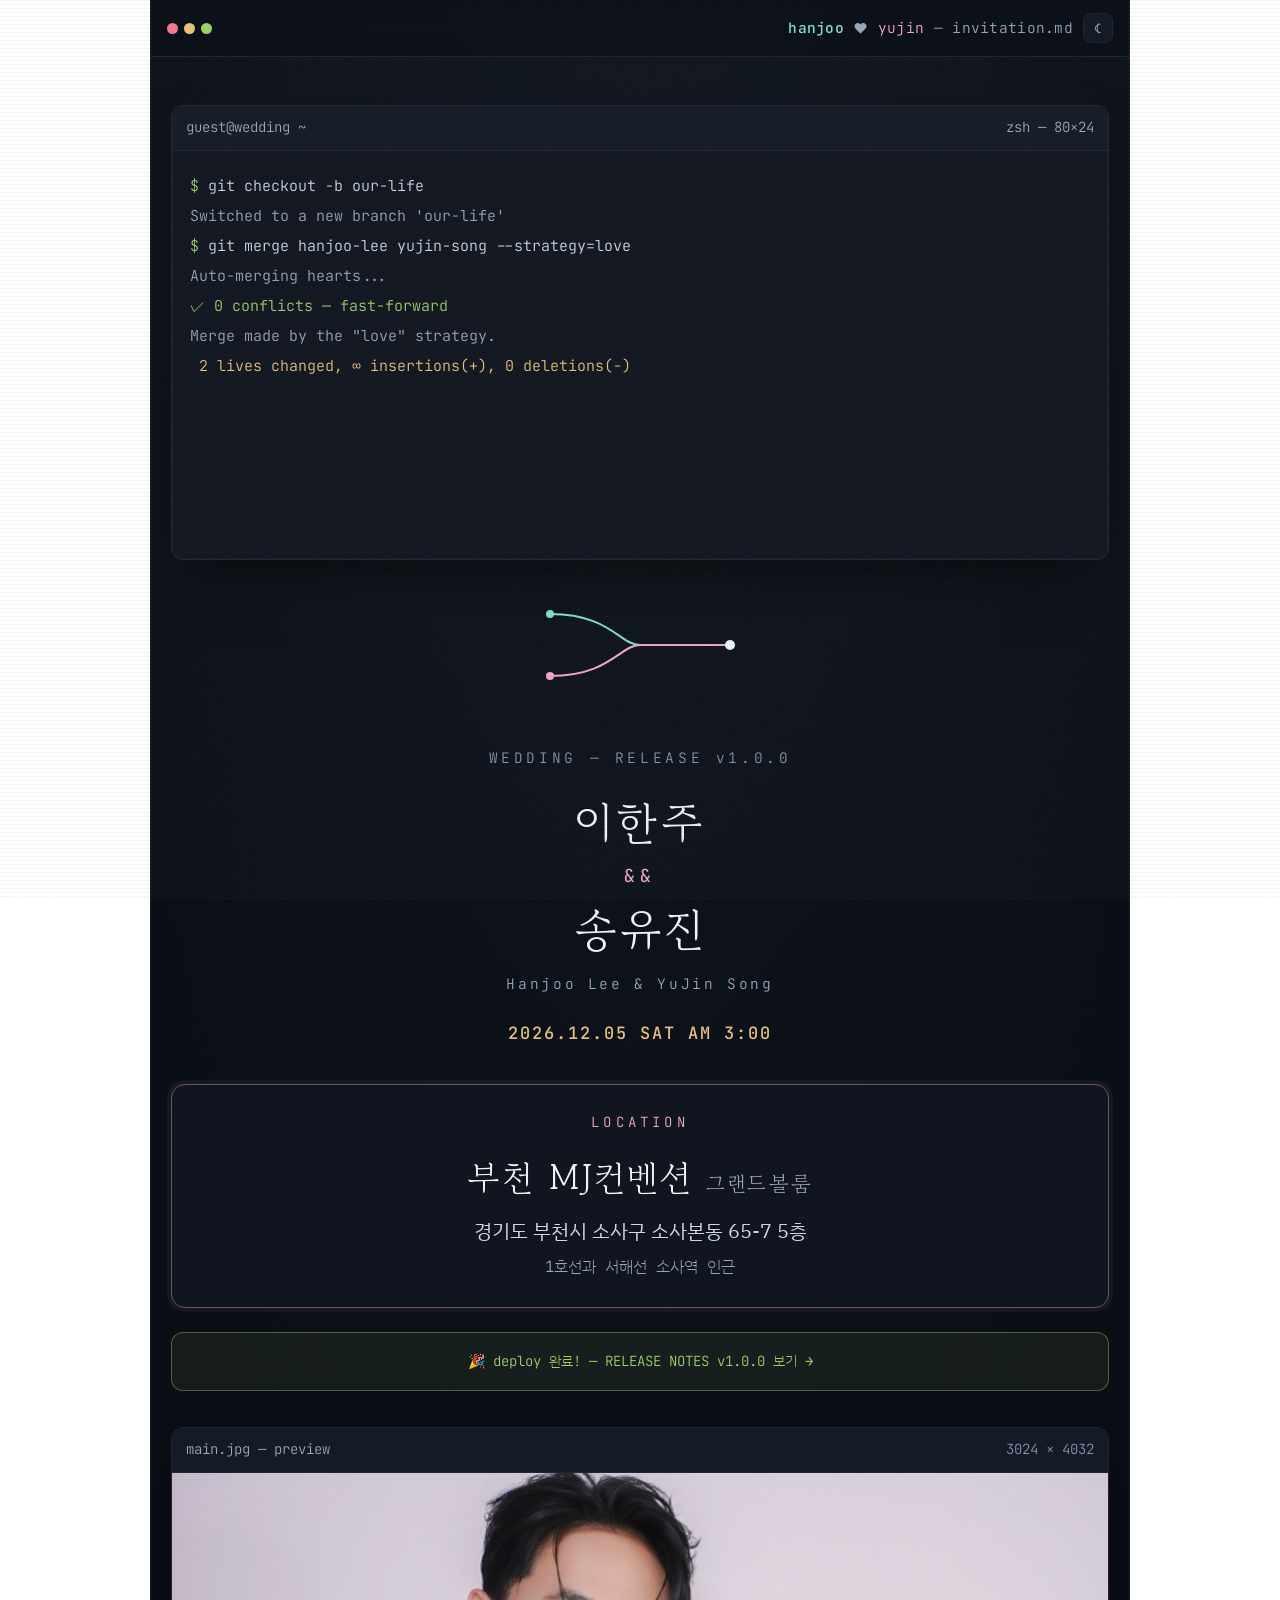
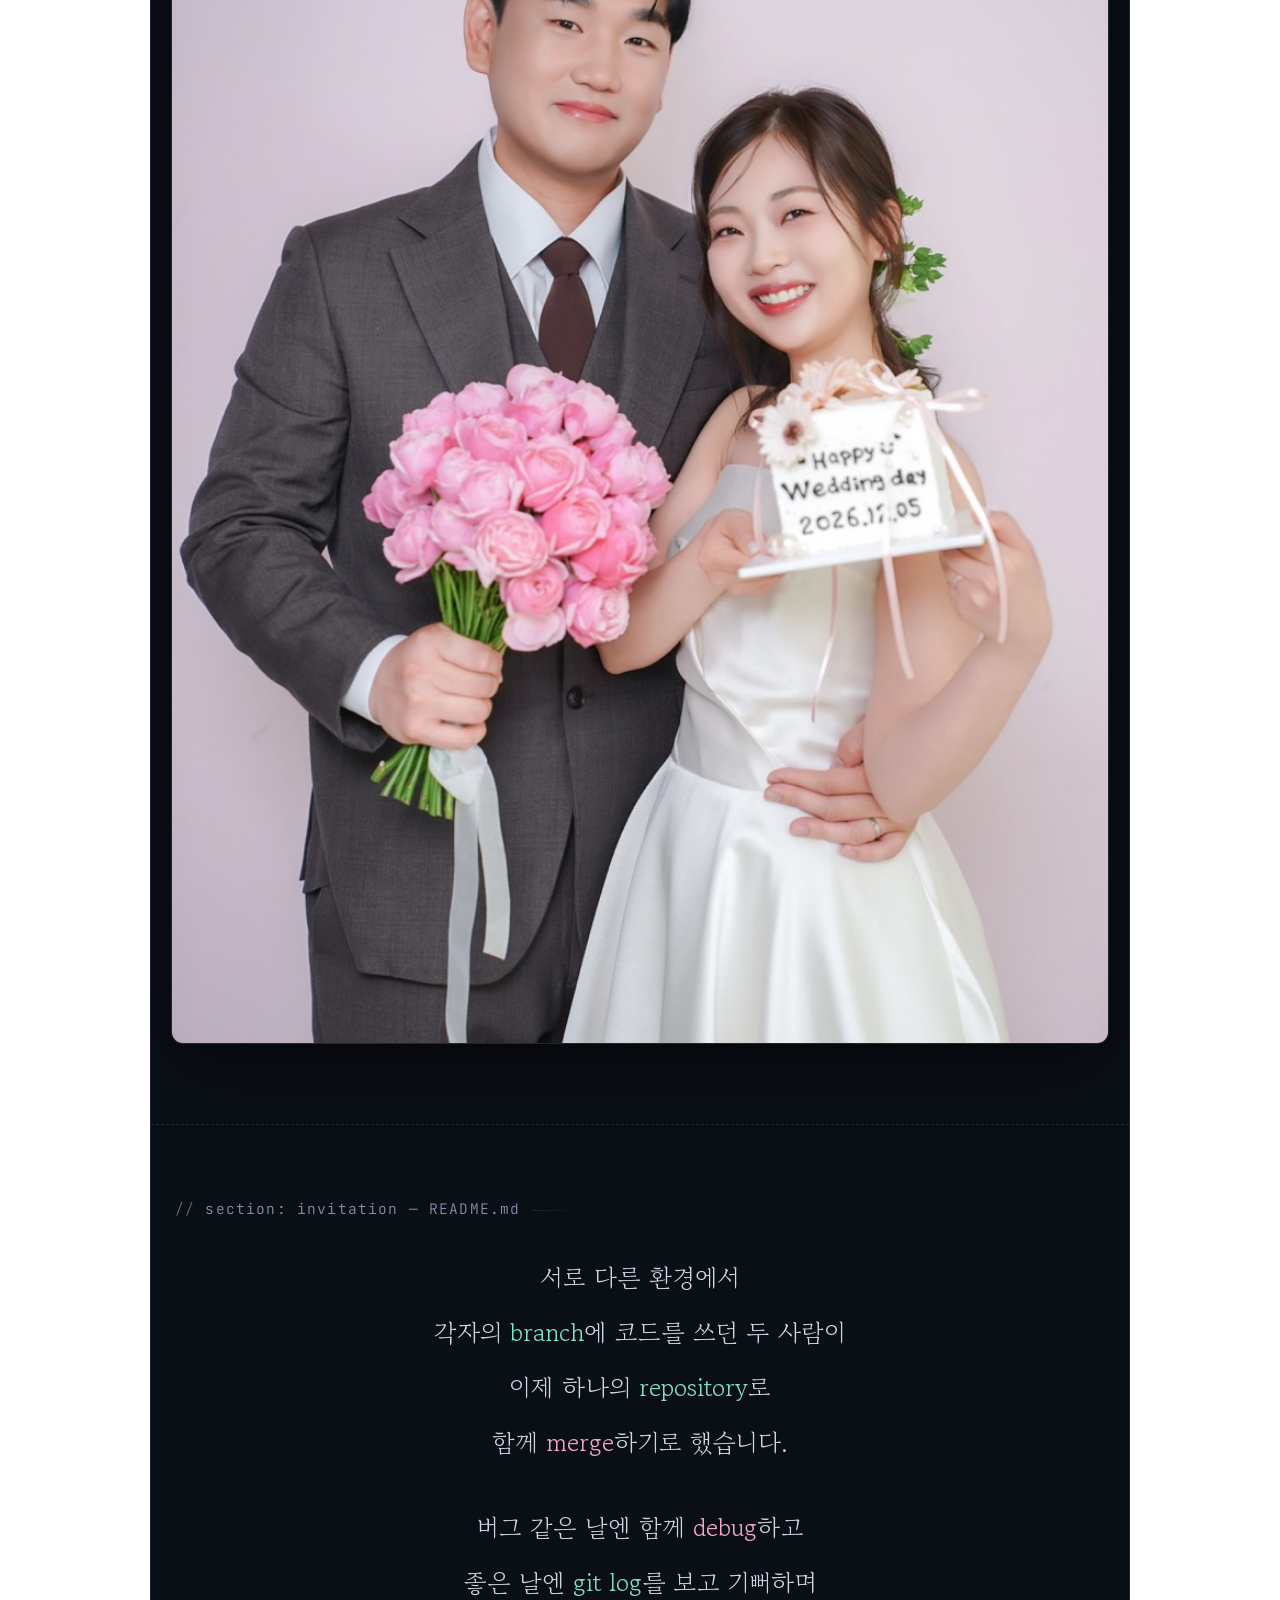
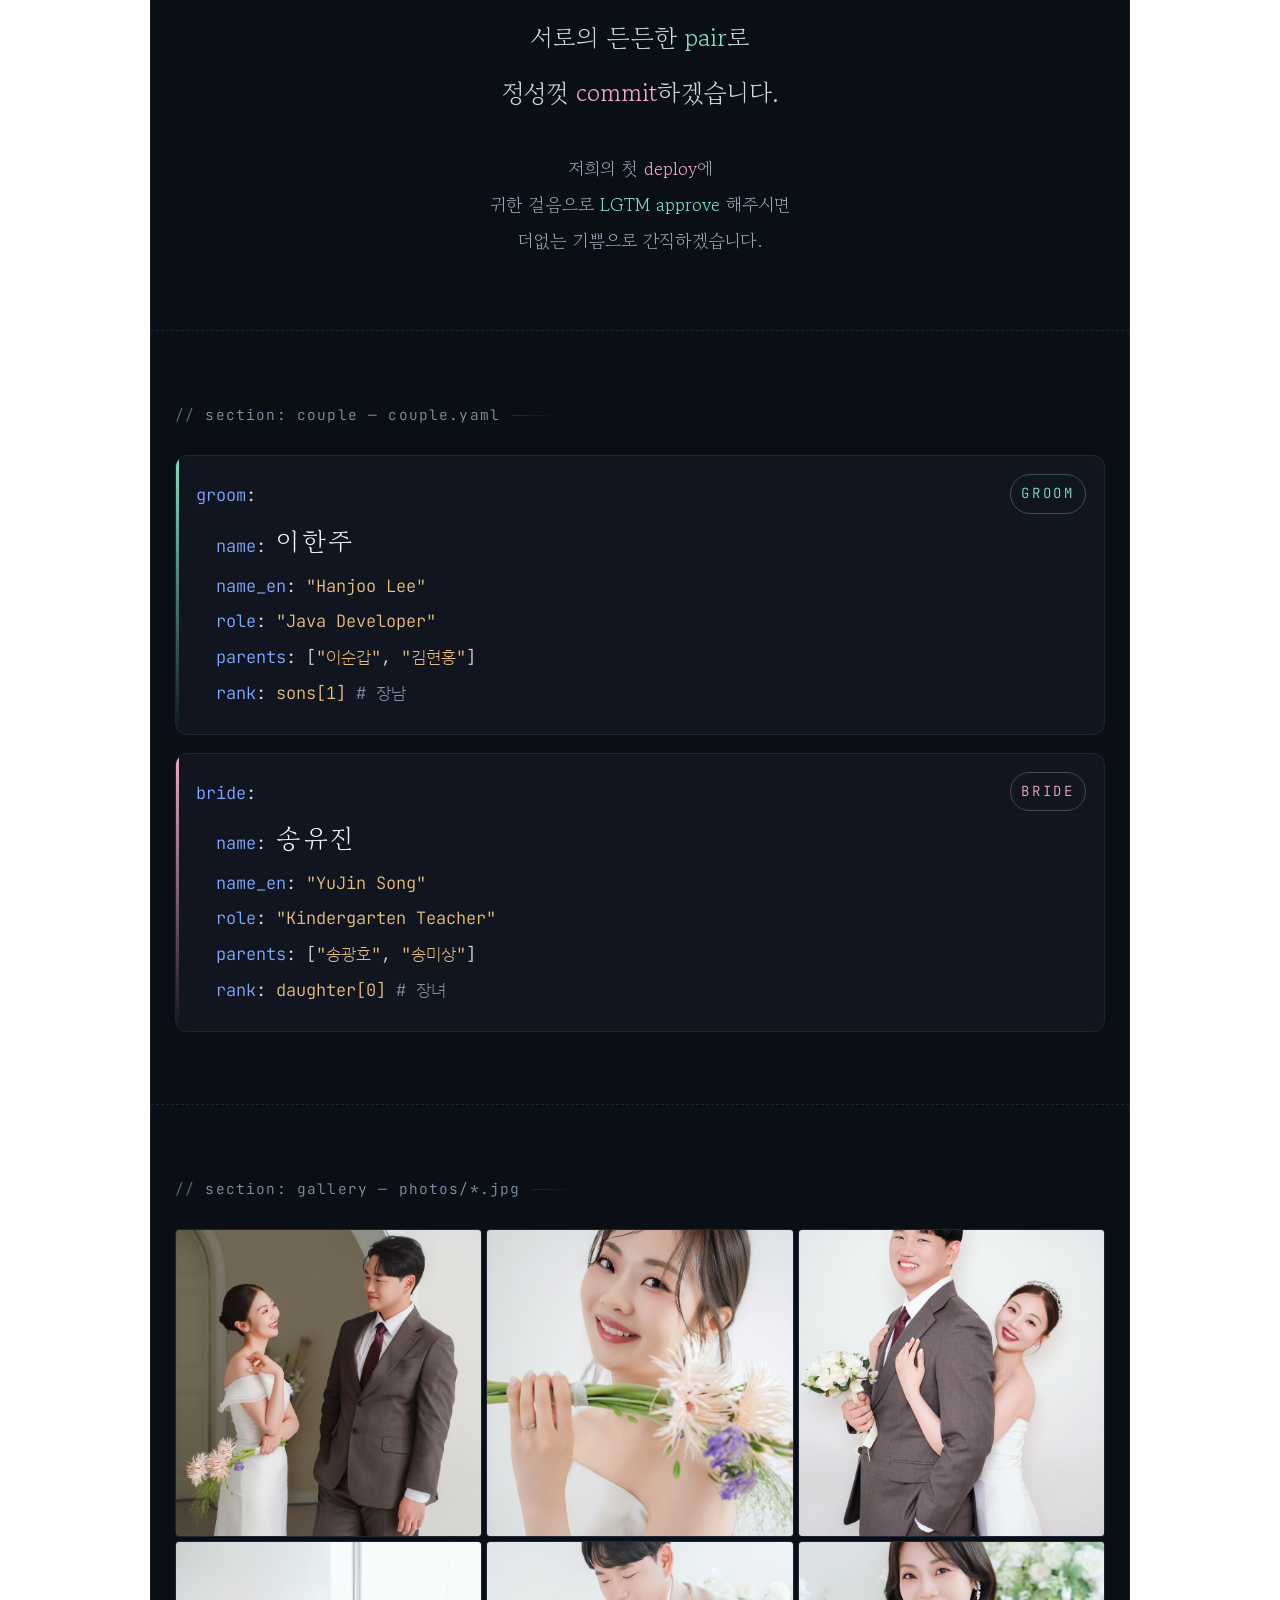
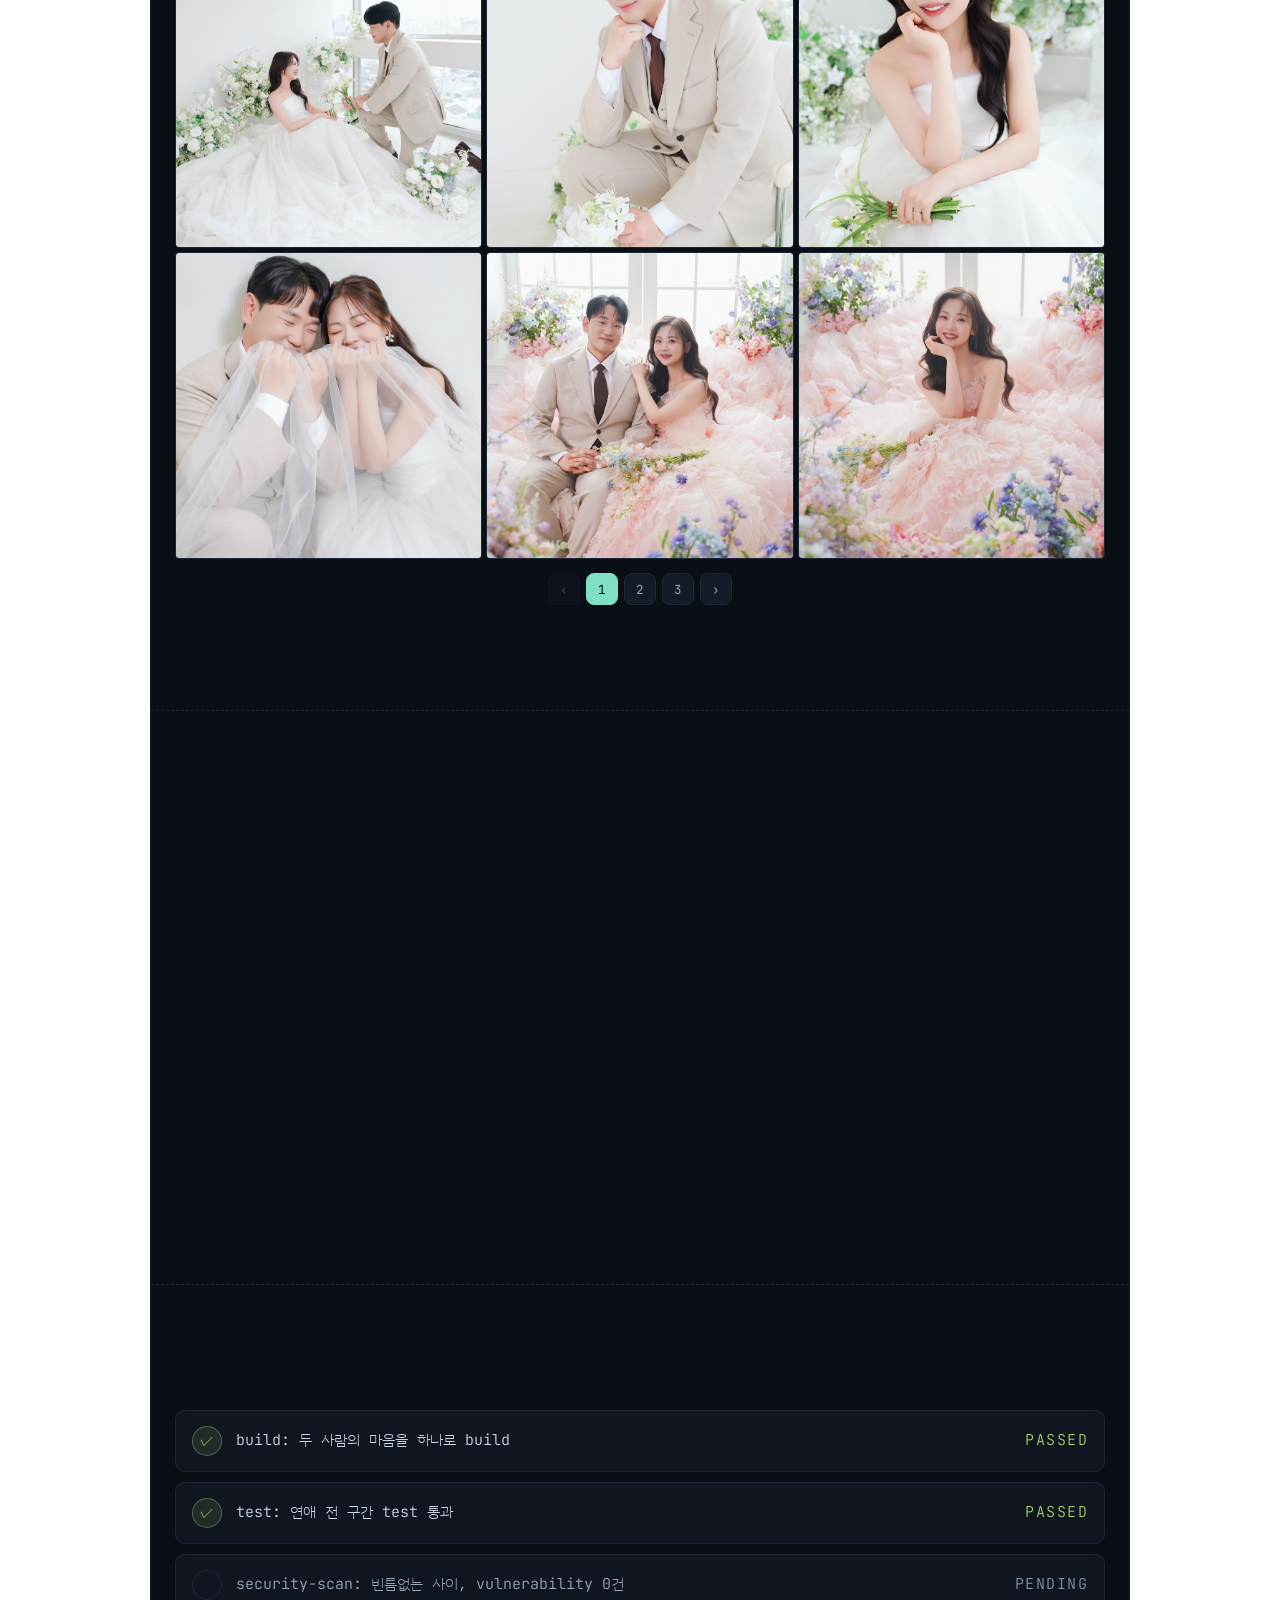
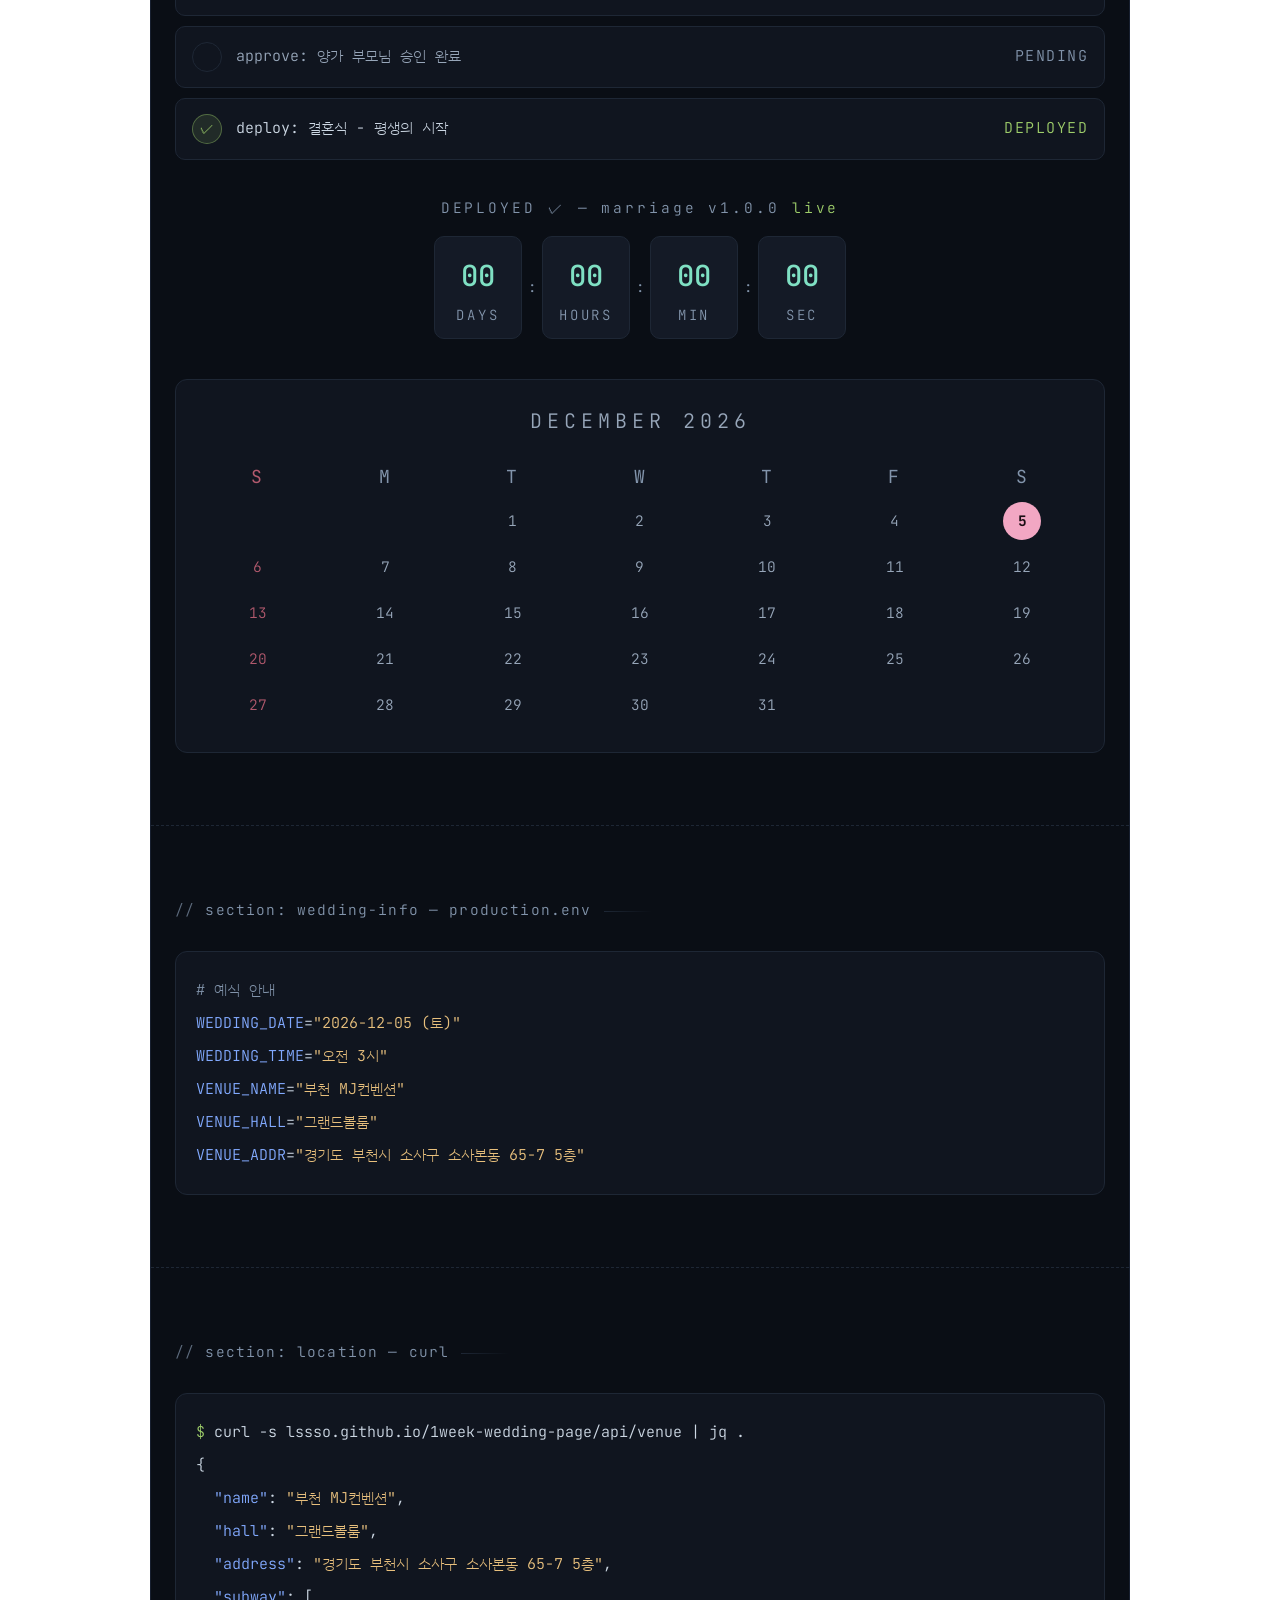
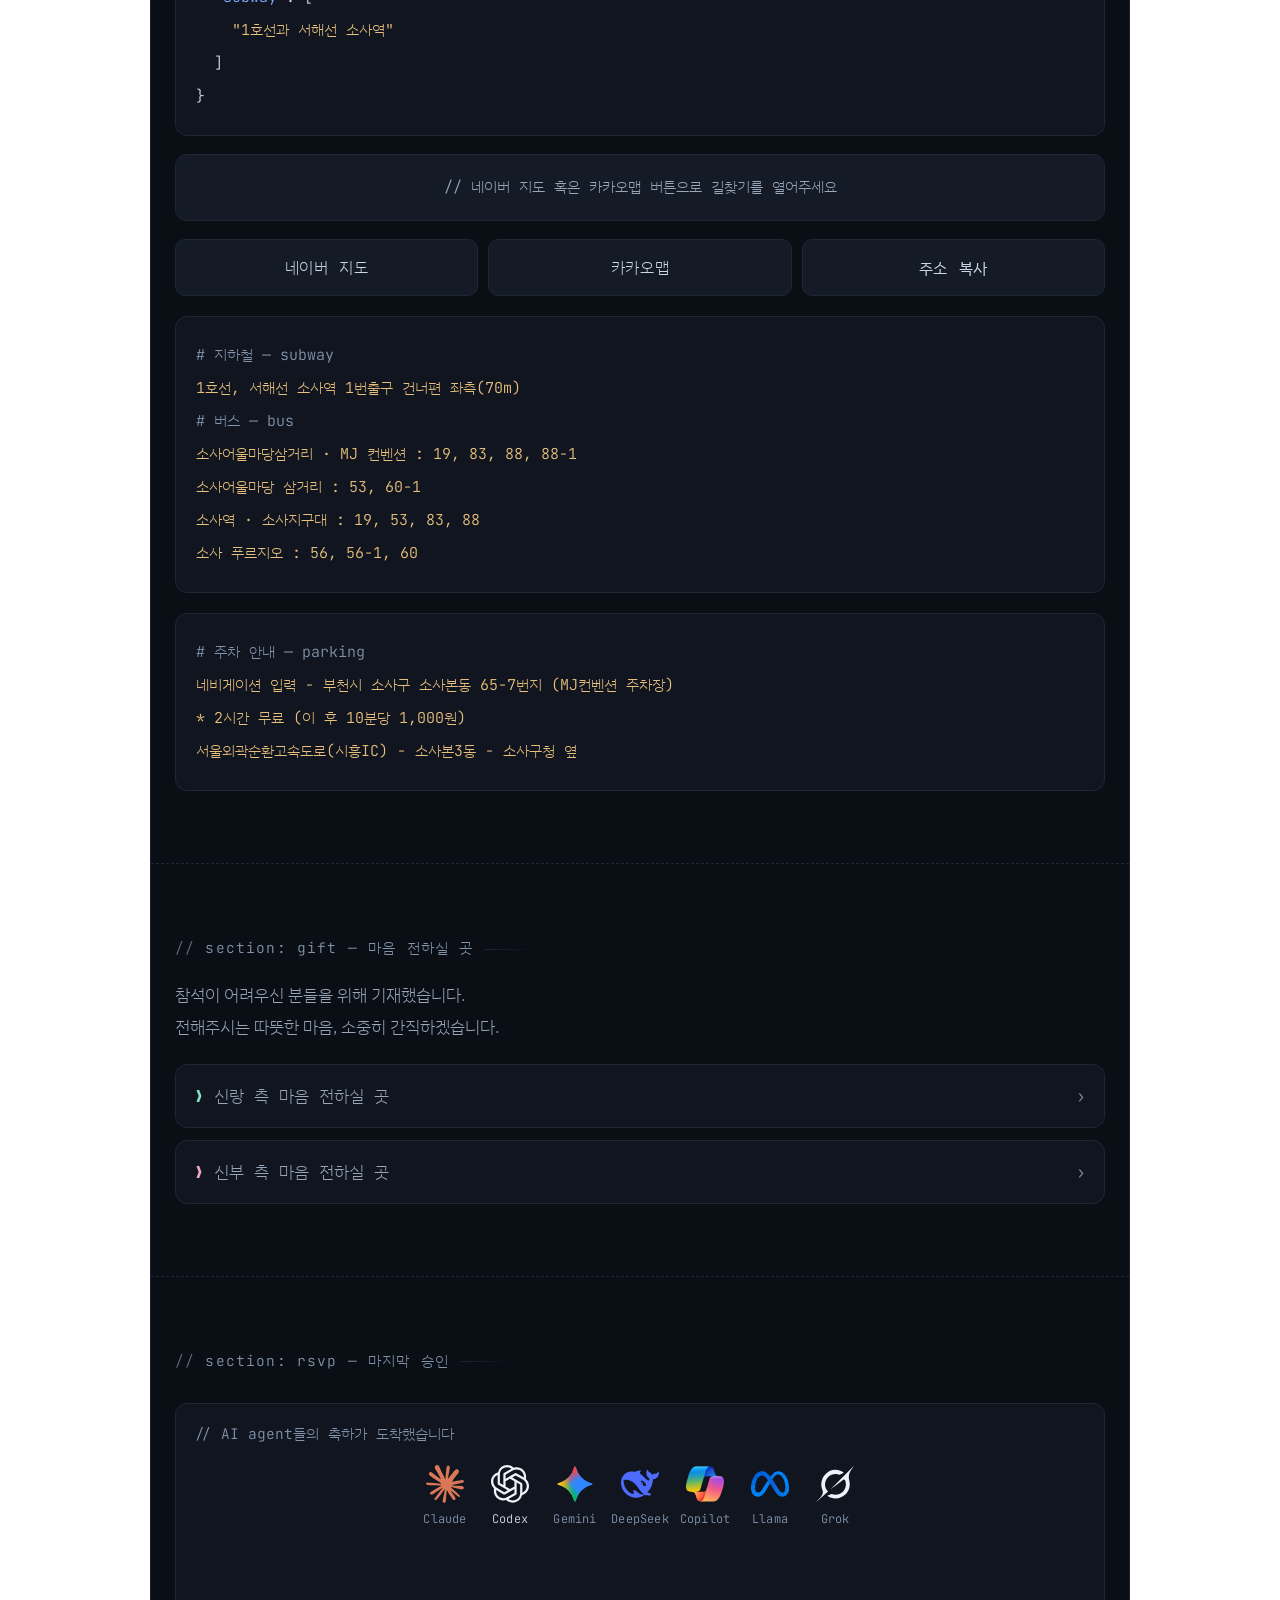
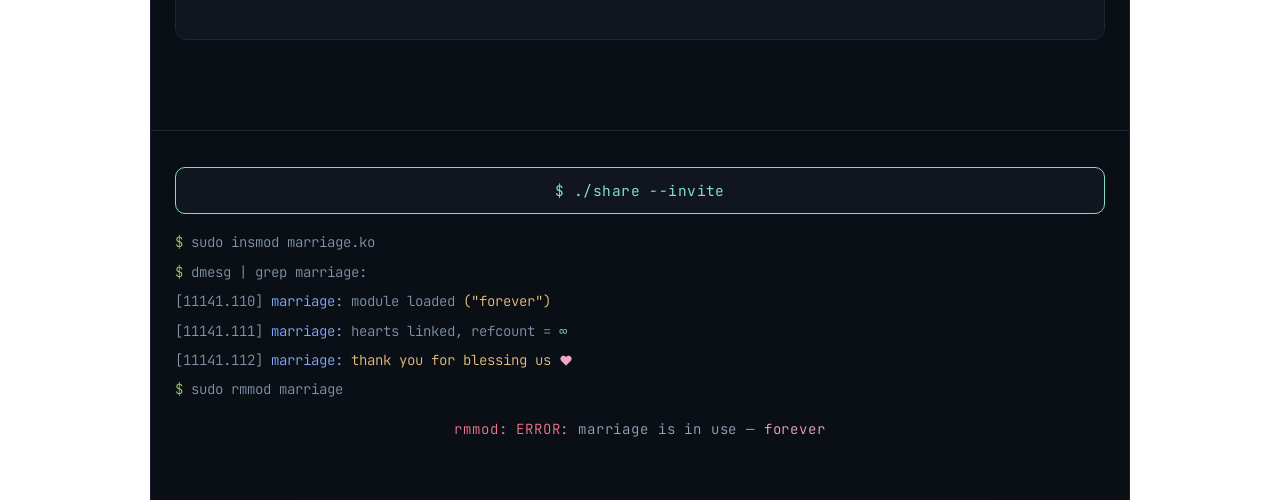
==== index.html @ dbedeae0 "Deploy wedding invitation" ====
<!DOCTYPE html>
<html lang="ko">
<head>
  <meta charset="UTF-8" />
  <meta name="viewport" content="width=device-width, initial-scale=1.0, maximum-scale=1.0, user-scalable=no, viewport-fit=cover" />

  <title>이한주 ❤️ 송유진 결혼합니다 🎉</title>
  <meta name="description" content="2026년 12월 5일 토요일 오후  부천 MJ컨벤션 그랜드볼룸. 이한주 ♥ 송유진 결혼합니다." />

  <!-- 카카오톡/SNS 공유 미리보기 (Open Graph)
       ?v= cache busting은 배포마다 server가 자동 부여. 사진 교체 후엔 카카오 디버거로 재스크랩. -->
  <meta property="og:type" content="website" />
  <meta property="og:site_name" content="이한주 ❤️ 송유진 결혼합니다 🎉" />
  <meta property="og:locale" content="ko_KR" />
  <meta property="og:title" content="이한주 ❤️ 송유진 결혼합니다 🎉" />
  <meta property="og:description" content="2026년 12월 5일 토요일 오후  부천 MJ컨벤션 그랜드볼룸" />
  <meta property="og:url" content="https://lssso.github.io/1week-wedding-page/developer.html" />
  <meta property="og:image" content="https://lssso.github.io/1week-wedding-page/photos/og_thumbnail.jpg" />
  <meta property="og:image:type" content="image/jpeg" />
  <meta property="og:image:width" content="1143" />
  <meta property="og:image:height" content="1600" />
  <meta property="og:image:alt" content="이한주 ❤️ 송유진 결혼합니다 🎉" />
  <meta name="twitter:card" content="summary_large_image" />

  <link rel="preconnect" href="https://fonts.googleapis.com" />
  <link rel="preconnect" href="https://fonts.gstatic.com" crossorigin />
  <link href="https://fonts.googleapis.com/css2?family=JetBrains+Mono:ital,wght@0,300;0,400;0,500;0,700;1,400&family=Gowun+Batang:wght@400;700&family=IBM+Plex+Sans+KR:wght@300;400;500&display=swap" rel="stylesheet" />

  <link rel="stylesheet" href="css/developer.css?v=ceb12e35" />
</head>

<body>
<div class="phone">

  <!-- editor 상단바 -->
  <header class="editor-bar">
    <div class="dots"><i></i><i></i><i></i></div>
    <div class="tab"><b>hanjoo</b> ♥ <em>yujin</em><span class="fname"> — invitation.md</span></div>
    <button class="theme-toggle" id="themeToggle" type="button" aria-label="테마 전환">☾</button>
  </header>


  <!-- HERO: terminal, 이름, 장소, main 사진 -->
  <section id="hero">

    <!-- terminal 창: git merge typing 연출 -->
    <div class="term">
      <div class="term-head">
        <span>guest@wedding ~</span>
        <span>zsh — 80×24</span>
      </div>
      <div class="term-body" id="termBody"></div>
    </div>

    <!-- 두 branch가 하나로 합쳐지는 graph -->
    <svg class="merge-fig rv" viewBox="0 0 220 90" aria-hidden="true">
      <path class="br-g" d="M20 14 C 80 14, 90 45, 110 45 L 200 45" />
      <path class="br-b" d="M20 76 C 80 76, 90 45, 110 45 L 200 45" />
      <circle class="dot-g" cx="20" cy="14" r="4" />
      <circle class="dot-b" cx="20" cy="76" r="4" />
      <circle class="dot-m" cx="200" cy="45" r="5" />
    </svg>

    <div class="hero-names rv d1">
      <div class="ver">WEDDING — RELEASE v1.0.0</div>
      <h1>이한주<span class="amp">&amp;&amp;</span>송유진</h1>
      <div class="eng">Hanjoo Lee &amp; YuJin Song</div>
      <div class="date-line">
        <b id="heroDate">2026.12.05 SAT PM 12:00</b>
      </div>
    </div>

    <!-- 장소 banner. 사진보다 먼저, 또렷하게 보여준다. -->
    <div class="venue-banner rv d2">
      <div class="vb-label">LOCATION</div>
      <div class="vb-name">부천 MJ컨벤션 <small>그랜드볼룸</small></div>
      <div class="vb-addr">경기도 부천시 소사구 소사본동 65-7 5층</div>
      <div class="vb-sub">1호선과 서해선 소사역 인근</div>
    </div>

    <!-- hidden page 입구. 예식 시각이 지나면 JS가 노출한다. -->
    <a class="release-banner" id="releaseBanner" href="release.html">
      🎉 deploy 완료! — RELEASE NOTES v1.0.0 보기 →
    </a>

    <!-- main 웨딩 사진 (image viewer frame) -->
    <div class="photo-frame rv d3">
      <div class="ph-head">
        <span>main.jpg — preview</span>
        <span>3024 × 4032</span>
      </div>
      <div class="ph-body" id="mainPhoto"></div>
    </div>
  </section>


  <!-- 초대 문구 -->
  <section id="invite">
    <div class="sec-label rv">section: invitation — README.md</div>

    <div class="readme rv d1">
      <p>
        서로 다른 환경에서<br />
        각자의 <span class="hl-g">branch</span>에 코드를 쓰던 두 사람이<br />
        이제 하나의 <span class="hl-g">repository</span>로<br />
        함께 <span class="hl-b">merge</span>하기로 했습니다.
      </p>
      <p>
        버그 같은 날엔 함께 <span class="hl-b">debug</span>하고<br />
        좋은 날엔 <span class="hl-g">git log</span>를 보고 기뻐하며<br />
        서로의 든든한 <span class="hl-g">pair</span>로<br />
        정성껏 <span class="hl-b">commit</span>하겠습니다.
      </p>
      <p class="small">
        저희의 첫 <span class="hl-b">deploy</span>에<br />
        귀한 걸음으로 <span class="hl-g">LGTM approve</span> 해주시면<br />
        더없는 기쁨으로 간직하겠습니다.
      </p>
    </div>
  </section>


  <!-- 신랑 & 신부 -->
  <section id="couple">
    <div class="sec-label rv">section: couple — couple.yaml</div>

    <div class="yaml-card groom rv d1">
      <span class="who">GROOM</span>
      <div><span class="key">groom</span>:</div>
      <div>&nbsp;&nbsp;<span class="key">name</span>: <span class="big-name">이한주</span></div>
      <div>&nbsp;&nbsp;<span class="key">name_en</span>: <span class="str">"Hanjoo Lee"</span></div>
      <div>&nbsp;&nbsp;<span class="key">role</span>: <span class="str">"Java Developer"</span></div>
      <div>&nbsp;&nbsp;<span class="key">parents</span>: [<span class="str">"이순갑"</span>, <span class="str">"김현홍"</span>]</div>
      <div>&nbsp;&nbsp;<span class="key">rank</span>: <span class="str">sons[1]</span>  <span class="cmt"># 장남</span></div>
    </div>

    <div class="yaml-card bride rv d2">
      <span class="who">BRIDE</span>
      <div><span class="key">bride</span>:</div>
      <div>&nbsp;&nbsp;<span class="key">name</span>: <span class="big-name">송유진</span></div>
      <div>&nbsp;&nbsp;<span class="key">name_en</span>: <span class="str">"YuJin Song"</span></div>
      <div>&nbsp;&nbsp;<span class="key">role</span>: <span class="str">"Kindergarten Teacher"</span></div>
      <div>&nbsp;&nbsp;<span class="key">parents</span>: [<span class="str">"송광호"</span>, <span class="str">"송미상"</span>]</div>
      <div>&nbsp;&nbsp;<span class="key">rank</span>: <span class="str">daughter[0]</span>  <span class="cmt"># 장녀</span></div>
    </div>
  </section>


  <!-- gallery (가로 swipe) -->
  <section id="gallery-sec">
    <div class="sec-label rv">section: gallery — photos/*.jpg</div>
    <div class="gallery" id="gallery">
      <!-- js/developer.js가 CONFIG.photos.gallery를 보고 자동 생성한다 -->
    </div>
    <div class="gallery-hint rv">// click to zoom</div>
  </section>


  <!-- 우리의 기록 (git log) -->
  <section id="timeline">
    <div class="sec-label rv">section: our-history — git log --graph</div>

    <pre class="gitlog rv d1">
<span class="dim">$ git log --graph --date=short</span>

*   <span class="h">e5f6a7b</span> <span class="head">(HEAD -&gt; main, </span><span class="tag">tag: v1.0.0</span><span class="head">)</span>
<span class="g">|</span><span class="b">\</span>  <span class="date">2026-12-05</span> <span class="msg">Merge pull request #1: 평생을 함께하기로 하다</span>
<span class="g">|</span> <span class="b">*</span> <span class="h">d4e5f6a</span> <span class="msg">feat(yujin): "yes" 반환 — LGTM, approve</span>
<span class="g">*</span> <span class="b">|</span> <span class="h">c3d4e5f</span> <span class="msg">feat(hanjoo): 프러포즈 PR open</span>
<span class="g">|</span><span class="b">/</span>
<span class="g">*</span>   <span class="h">b2c3d4e</span> <span class="msg">build(deps): 서로를 dependency로 추가</span>
<span class="g">*</span>   <span class="h">a1b2c3d</span> <span class="date">2024-10-03</span> <span class="msg">init: 첫 만남 — repository 생성</span>
    </pre>
  </section>


  <!-- pipeline + D-day + 달력 -->
  <section id="dday-sec">
    <div class="sec-label rv">section: ci/cd — marriage-pipeline.yml</div>

    <div class="pipeline rv d1" id="pipeline">
      <div class="pl-step"><span class="ic">✓</span><span class="nm">build: 두 사람의 마음을 하나로 build</span><span class="st">PENDING</span></div>
      <div class="pl-step"><span class="ic">✓</span><span class="nm">test: 연애 전 구간 test 통과</span><span class="st">PENDING</span></div>
      <div class="pl-step"><span class="ic">✓</span><span class="nm">security-scan: 빈틈없는 사이, vulnerability 0건</span><span class="st">PENDING</span></div>
      <div class="pl-step"><span class="ic">✓</span><span class="nm">approve: 양가 부모님 승인 완료</span><span class="st">PENDING</span></div>
      <div class="pl-step"><span class="ic">✓</span><span class="nm">deploy: 결혼식 - 평생의 시작</span><span class="st">PENDING</span></div>
    </div>

    <div class="dday-wrap rv d2">
      <div class="dday-label">DEPLOY COUNTDOWN — D-<span id="ddayNum">000</span></div>
      <div class="dday">
        <div class="dd-cell"><b id="cdD">00</b><span>DAYS</span></div>
        <div class="dd-sep">:</div>
        <div class="dd-cell"><b id="cdH">00</b><span>HOURS</span></div>
        <div class="dd-sep">:</div>
        <div class="dd-cell"><b id="cdM">00</b><span>MIN</span></div>
        <div class="dd-sep">:</div>
        <div class="dd-cell"><b id="cdS">00</b><span>SEC</span></div>
      </div>
    </div>

    <div class="cal rv d3">
      <div class="cal-title" id="calTitle">DECEMBER 2026</div>
      <table id="calTable" aria-label="예식 달력"></table>
    </div>
  </section>


  <!-- 예식 정보 -->
  <section id="info">
    <div class="sec-label rv">section: wedding-info — production.env</div>

    <div class="envblock rv d1">
      <div><span class="c"># 예식 안내</span></div>
      <div><span class="k">WEDDING_DATE</span>=<span class="v" id="envDate">"2026-12-05 (토)"</span></div>
      <div><span class="k">WEDDING_TIME</span>=<span class="v" id="envTime">"오전 11시"</span></div>
      <div><span class="k">VENUE_NAME</span>=<span class="v">"부천 MJ컨벤션"</span></div>
      <div><span class="k">VENUE_HALL</span>=<span class="v">"그랜드볼룸"</span></div>
      <div><span class="k">VENUE_ADDR</span>=<span class="v">"경기도 부천시 소사구 소사본동 65-7 5층"</span></div>
    </div>
  </section>


  <!-- 오시는 길 -->
  <section id="location">
    <div class="sec-label rv">section: location — curl</div>

    <div class="envblock rv d1">
      <div><span class="p">$</span> curl -s lssso.github.io/1week-wedding-page/api/venue | jq .</div>
      <div>{</div>
      <div>&nbsp;&nbsp;<span class="k">"name"</span>: <span class="v">"부천 MJ컨벤션"</span>,</div>
      <div>&nbsp;&nbsp;<span class="k">"hall"</span>: <span class="v">"그랜드볼룸"</span>,</div>
      <div>&nbsp;&nbsp;<span class="k">"address"</span>: <span class="v">"경기도 부천시 소사구 소사본동 65-7 5층"</span>,</div>
      <div>&nbsp;&nbsp;<span class="k">"subway"</span>: [</div>
      <div>&nbsp;&nbsp;&nbsp;&nbsp;<span class="v">"1호선과 서해선 소사역"</span></div>
      <div>&nbsp;&nbsp;]</div>
      <div>}</div>
    </div>

    <!-- 네이버 지도 embed. 키가 있으면 js/config.js가 지도를 그린다. -->
    <div class="map-embed" id="naverMap" aria-label="예식장 위치 지도">
      <div class="map-note">// 네이버 지도 혹은 카카오맵 버튼으로 길찾기를 열어주세요</div>
    </div>

    <div class="btn-row rv d2">
      <a class="btn" href="https://map.naver.com/p/search/MJ컨벤션%20소사본동%2065-7" target="_blank" rel="noopener">네이버 지도</a>
      <a class="btn rose" href="https://map.kakao.com/link/to/MJ컨벤션,37.4819407,126.7984955" target="_blank" rel="noopener">카카오맵</a>
      <button class="btn" id="copyAddr" type="button">주소 복사</button>
    </div>

    <div class="envblock rv d3">
      <div><span class="c"># 지하철 — subway</span></div>
      <div class="v">1호선, 서해선  소사역 1번출구 건너편 좌측(70m)</div>
      <div><span class="c"># 버스 — bus</span></div>
      <div class="v">소사어울마당삼거리 · MJ 컨벤션 : 19, 83, 88, 88-1<br />소사어울마당 삼거리 : 53, 60-1<br />소사역 · 소사지구대 : 19, 53, 83, 88<br />소사 푸르지오 : 56, 56-1, 60</div>
    </div>

    <div class="envblock rv d3">
      <div><span class="c"># 주차 안내 — parking</span></div>
      <div class="v">네비게이션 입력 - 부천시 소사구 소사본동 65-7번지 (MJ컨벤션 주차장)<br />* 2시간 무료 (이 후 10분당 1,000원)<br />서울외곽순환고속도로(시흥IC) - 소사본3동 - 소사구청 옆</div>
    </div>
  </section>


  <!-- 마음 전하실 곳 -->
  <section id="gift">
    <div class="sec-label rv">section: gift — 마음 전하실 곳</div>
    <p class="gift-note rv">
      참석이 어려우신 분들을 위해 기재했습니다.<br />
      전해주시는 따뜻한 마음, 소중히 간직하겠습니다.
    </p>

    <!-- 계좌는 invitation.conf 에만 있다.
         심어 둔 난독화 blob을 js/private.js가 풀어 그리며, 정적 파일에는 평문이 없다. -->
    <details class="gift rv d1">
      <summary><span style="color: var(--mint)">❯</span> 신랑 측 마음 전하실 곳 <span class="arrow">›</span></summary>
      <div class="acc-list" data-acc="groom" data-copy-label="copy"></div>
    </details>

    <details class="gift rv d2">
      <summary><span style="color: var(--rose)">❯</span> 신부 측 마음 전하실 곳 <span class="arrow">›</span></summary>
      <div class="acc-list" data-acc="bride" data-copy-label="copy"></div>
    </details>
  </section>


  <!-- RSVP (deploy) -->
  <section id="deploy">
    <div class="sec-label rv">section: rsvp — 마지막 승인</div>
    <p class="readme rv d1" style="font-size: 18px">
      저희 두 사람의 시작을<br />축하의 마음으로 approve해 주세요.
    </p>

    <!-- AI agent들의 축하. SVG 캐릭터가 차례로 한 마디씩 한다(js/developer.js에서 생성). -->
    <div class="ai-guests rv d2">
      <div class="ai-head">// AI agent들의 축하가 먼저 도착했습니다</div>
      <div class="ai-cast" id="aiCast" aria-hidden="true"></div>
      <div class="ai-msg" id="aiMsg"></div>
    </div>

    <div class="deploy-line rv d3">
      <span class="deploy-prompt" aria-hidden="true">$</span>
      <input class="deploy-input" id="deployInput" type="text" maxlength="50"
             placeholder="echo '축하 한마디' (선택, 최대 50자)" autocomplete="off" />
    </div>
    <p class="input-hint rv d3">// 입력하지 않으시면 랜덤한 축하 메세지가 발송됩니다</p>
    <button class="deploy-btn rv d3" id="deployBtn" type="button">$ approve --deploy wedding</button>
    <div class="deploy-msg" id="deployMsg"></div>

    <!-- 축하 log: 누가(익명) 언제 승인했는지 tail -f 처럼 표시 -->
    <div class="approval-log rv d4">
      <!-- 개발자 version은 git 명령어로 통일한다. 아래 '더보기' button도 git log다. terminal version은 tail을 쓴다. -->
      <div class="al-head"><span class="p">$</span> <span class="cmd">git log --oneline --all</span></div>
      <!-- 목록(.al-lines)만 세로로 scroll한다. 합계(.al-total)는 scroll 영역 밖에 둬 항상 보인다.
           맨 끝의 '더보기'를 누르면 20건씩 이어 붙는다(config.js의 loadMoreApprovals). -->
      <div class="al-lines" id="alLines"></div>
      <div class="al-total" id="alTotal"></div>
    </div>
  </section>


  <!-- footer (strace) -->
  <footer>
    <button class="share-btn" id="shareBtn" type="button">$ ./share --invite</button>
    <!-- <div class="version-links">
      <a class="version-link" href="main.html">🤵👰 일반 버전</a>
      <a class="version-link" href="terminal.html">$_ 터미널 버전</a>
    </div> -->

    <div class="ft-line"><span class="p" style="color: var(--green)">$</span> sudo insmod marriage.ko</div>
    <div class="ft-line"><span class="p" style="color: var(--green)">$</span> dmesg | grep marriage:</div>
    <div class="ft-line"><span class="dim">[11141.110]</span> <span class="sys">marriage:</span> module loaded <span class="str">("forever")</span></div>
    <div class="ft-line"><span class="dim">[11141.111]</span> <span class="sys">marriage:</span> hearts linked, refcount = <span class="num">∞</span></div>
    <div class="ft-line"><span class="dim">[11141.112]</span> <span class="sys">marriage:</span> <span class="str">thank you for blessing us <span class="heart">♥</span></span></div>
    <div class="ft-line"><span class="p" style="color: var(--green)">$</span> sudo rmmod marriage</div>
    <div class="ft-line exit"><span class="err">rmmod: ERROR:</span> marriage is in use — <span class="heart">forever</span></div>
  </footer>
</div>


<!-- lightbox (사진 크게 보기) -->
<div class="lightbox" id="lightbox" role="dialog" aria-label="사진 크게 보기">
  <img id="lightboxImg" src="" alt="웨딩 사진" />
  <div class="lb-cap" id="lightboxCap"></div>
  <button class="lb-close" id="lbClose" type="button" aria-label="닫기">✕</button>
  <button class="lb-prev" id="lbPrev" type="button" aria-label="이전 사진">‹</button>
  <button class="lb-next" id="lbNext" type="button" aria-label="다음 사진">›</button>
</div>

<script src="js/data.js?v=ceb12e35"></script><script src="js/config.js?v=ceb12e35"></script>
<script src="js/private.js?v=ceb12e35"></script>
<script src="js/developer.js?v=ceb12e35"></script>
</body>
</html>
---- css/developer.css ----
/*
   developer.css: 개발자 version stylesheet. developer.html과 release.html이 함께 쓴다.

   목차
   01. theme 변수 (dark 기본, light 오버라이드)
   02. base와 배경 질감
   03. layout (.phone, section)
   04. editor 상단바와 theme toggle
   05. scroll reveal animation
   06. section label (code 주석 style)
   07. HERO (terminal, 이름, merge graph, 장소 banner)
   08. main 사진, gallery, lightbox
   09. 초대 문구 (README)
   10. 신랑신부 card (couple.yaml)
   11. 깃 log 타임라인
   12. CI/CD pipeline
   13. countdown과 달력
   14. code block (.env, curl)과 button
   15. 마음 전하실 곳
   16. approve(deploy)와 confetti
   17. footer
   18. 반응형과 접근성
 */


/* 01. theme 변수 */

:root {
  /* dark theme(기본). 잉크 네이비 IDE. */
  --bg: #0a0e15;
  --bg-deep: #070a10;
  --panel: #10151f;
  --panel-2: #141a26;
  --line: #1e2735;
  --line-soft: #182030;

  --text: #cdd8e4;
  --text-bright: #eef3f9;
  --text-dim: #97a6b9;
  --comment: #8294ab;          /* 주석. 대비를 높인 값. */

  --mint: #7fe0c3;             /* 신랑 */
  --rose: #f2a7c3;             /* 신부 */
  --amber: #e8c07d;            /* 문자열 */
  --blue: #82aaff;             /* 키워드 */
  --green: #9ece6a;            /* 성공 */
  --red: #f7768e;

  --on-rose: #1a0d13;          /* rose 배경 위 글자색 */

  --bar-bg: rgba(12, 17, 26, 0.87);
  --scanline: rgba(0, 0, 0, 0.07);
  --grain-opacity: 1;
  --shadow-panel: 0 24px 60px -24px rgba(0, 0, 0, 0.8),
                  0 0 0 1px rgba(255, 255, 255, 0.02) inset;

  --mono: 'JetBrains Mono', 'IBM Plex Sans KR', monospace;
  --serif: 'Gowun Batang', serif;
  --sans: 'IBM Plex Sans KR', sans-serif;
}

[data-theme='light'] {
  /* light theme. 따뜻한 종이 질감의 페이퍼 IDE. */
  --bg: #faf8f3;
  --bg-deep: #f0ede5;
  --panel: #ffffff;
  --panel-2: #f5f2ea;
  --line: #e1dccf;
  --line-soft: #eae5d9;

  --text: #4a463e;
  --text-bright: #28251f;
  --text-dim: #6d675c;
  --comment: #837b6c;

  --mint: #0c8f6f;
  --rose: #c94f7c;
  --amber: #9a6a12;
  --blue: #2f63c9;
  --green: #4e8a23;
  --red: #d6336c;

  --on-rose: #ffffff;

  --bar-bg: rgba(255, 253, 248, 0.88);
  --scanline: rgba(0, 0, 0, 0.025);
  --grain-opacity: 0.55;
  --shadow-panel: 0 18px 44px -22px rgba(80, 70, 50, 0.35),
                  0 0 0 1px rgba(0, 0, 0, 0.015) inset;
}


/* 02. base & 배경 질감 */

* {
  margin: 0;
  padding: 0;
  box-sizing: border-box;
}

html {
  scroll-behavior: smooth;
}

body {
  /* background: var(--bg-deep); */
  color: var(--text);
  font-family: var(--sans);
  font-weight: 300;
  line-height: 1.7;
  -webkit-font-smoothing: antialiased;
  transition: background 0.4s ease, color 0.4s ease;
}

/* 필름 grain */
body::before {
  content: '';
  position: fixed;
  inset: 0;
  z-index: 50;
  pointer-events: none;
  opacity: var(--grain-opacity);
  background-image: url("data:image/svg+xml,%3Csvg xmlns='http://www.w3.org/2000/svg' width='160' height='160'%3E%3Cfilter id='n'%3E%3CfeTurbulence type='fractalNoise' baseFrequency='0.85' numOctaves='2'/%3E%3C/filter%3E%3Crect width='160' height='160' filter='url(%23n)' opacity='0.05'/%3E%3C/svg%3E");
}

/* CRT scanline */
body::after {
  content: '';
  position: fixed;
  inset: 0;
  z-index: 51;
  pointer-events: none;
  opacity: 0.5;
  background: repeating-linear-gradient(0deg, transparent 0 3px, var(--scanline) 3px 4px);
}


/* 03. layout */

.phone {
  position: relative;
  max-width: 980px;
  min-height: 100dvh;
  margin: 0 auto;
  overflow-x: hidden;
  border-left: 1px solid var(--line-soft);
  border-right: 1px solid var(--line-soft);
  background:
    radial-gradient(120% 50% at 50% -10%, color-mix(in srgb, var(--blue) 6%, transparent) 0%, transparent 60%),
    var(--bg);
  transition: background 0.4s ease;
}

section {
  position: relative;
  padding: 72px 24px;
}

section + section {
  border-top: 1px dashed var(--line);
}


/* 04. editor 상단바 + theme toggle */

.editor-bar {
  position: sticky;
  top: 0;
  z-index: 55;   /* 사진(z-index:52)보다 위. scroll할 때 사진이 상단바를 덮지 않게 한다. */
  display: flex;
  align-items: center;
  gap: 10px;
  padding: 13px 16px;
  background: var(--bar-bg);
  backdrop-filter: blur(12px);
  border-bottom: 1px solid var(--line);
  font-family: var(--mono);
  font-size: 14.5px;
  color: var(--text-dim);
}

.dots {
  display: flex;
  gap: 6px;
}

.dots i {
  width: 11px;
  height: 11px;
  border-radius: 50%;
}

.dots i:nth-child(1) { background: #f7768e; }
.dots i:nth-child(2) { background: #e8c07d; }
.dots i:nth-child(3) { background: #9ece6a; }

.editor-bar .tab {
  margin-left: auto;
  min-width: 0;
  letter-spacing: 0.02em;
  white-space: nowrap;
  overflow: hidden;
  text-overflow: ellipsis;
}

/* 아주 좁은 화면에서는 파일명을 숨겨 이름이 잘리지 않게 */
@media (max-width: 400px) {
  .editor-bar .tab .fname {
    display: none;
  }
}

.editor-bar .tab b {
  color: var(--mint);
  font-weight: 500;
}

.editor-bar .tab em {
  color: var(--rose);
  font-style: normal;
}

/* 컴팩트 icon toggle. dark는 ☾, light는 ☀ 이며 좁은 바에서도 깨지지 않는다. */
.theme-toggle {
  flex: none;
  display: grid;
  place-items: center;
  width: 30px;
  height: 30px;
  font-family: var(--mono);
  font-size: 15px;
  line-height: 1;
  color: var(--text-dim);
  background: var(--panel-2);
  border: 1px solid var(--line);
  border-radius: 8px;
  cursor: pointer;
  transition: color 0.25s, border-color 0.25s;
}

.theme-toggle:hover {
  color: var(--amber);
  border-color: var(--amber);
}


/* 05. scroll reveal animation */

.rv {
  opacity: 0;
  transform: translateY(24px);
  transition: opacity 0.9s ease, transform 0.9s cubic-bezier(0.22, 1, 0.36, 1);
}

.rv.in {
  opacity: 1;
  transform: none;
}

.rv.d1 { transition-delay: 0.12s; }
.rv.d2 { transition-delay: 0.24s; }
.rv.d3 { transition-delay: 0.36s; }
.rv.d4 { transition-delay: 0.48s; }


/* 06. section label (code 주석 style) */

.sec-label {
  margin-bottom: 28px;
  font-family: var(--mono);
  font-size: 14.5px;
  letter-spacing: 0.08em;
  color: var(--comment);
}

.sec-label::before {
  content: '// ';
  opacity: 0.7;
}

.sec-label::after {
  content: '';
  display: inline-block;
  vertical-align: middle;
  width: 48px;
  height: 1px;
  margin-left: 12px;
  background: linear-gradient(90deg, var(--line), transparent);
}


/* 07. HERO (terminal, 이름, merge graph, 장소 banner) */

#hero {
  padding: 48px 20px 80px;
}

/* terminal 창 */
.term {
  overflow: hidden;
  background: var(--panel);
  border: 1px solid var(--line);
  border-radius: 12px;
  box-shadow: var(--shadow-panel);
}

.term-head {
  display: flex;
  align-items: center;
  gap: 8px;
  padding: 10px 14px;
  background: var(--panel-2);
  border-bottom: 1px solid var(--line);
  font-family: var(--mono);
  font-size: 14px;
  color: var(--text-dim);
}

.term-head span:last-child {
  margin-left: auto;
}

.term-body {
  /* typing이 끝났을 때의 전체 높이를 미리 확보한다.
     출력 중에 아래 콘텐츠가 밀리지 않게 하려는 것이다. */
  min-height: 408px;
  padding: 20px 18px 24px;
  font-family: var(--mono);
  font-size: 15px;
  line-height: 2;
}

.t-line {
  white-space: pre-wrap;
  word-break: break-all;
}

.t-prompt { color: var(--green); }
.t-cmd    { color: var(--text); }
.t-out    { color: var(--text-dim); }
.t-mint   { color: var(--mint); }
.t-rose   { color: var(--rose); }
.t-amber  { color: var(--amber); }
.t-green  { color: var(--green); }

.cursor {
  display: inline-block;
  width: 9px;
  height: 18px;
  vertical-align: -2px;
  background: var(--mint);
  animation: blink 1s steps(1) infinite;
}

@keyframes blink {
  50% { opacity: 0; }
}

/* 두 branch가 합쳐지는 SVG */
.merge-fig {
  display: block;
  width: 220px;
  margin: 40px auto 0;
}

.merge-fig path {
  fill: none;
  stroke-width: 2;
  stroke-linecap: round;
}

.merge-fig .br-g {
  stroke: var(--mint);
  stroke-dasharray: 300;
  stroke-dashoffset: 300;
}

.merge-fig .br-b {
  stroke: var(--rose);
  stroke-dasharray: 300;
  stroke-dashoffset: 300;
}

.merge-fig.in .br-g,
.merge-fig.in .br-b {
  animation: draw 2.2s ease forwards 0.3s;
}

.merge-fig circle {
  opacity: 0;
}

.merge-fig .dot-g { fill: var(--mint); }
.merge-fig .dot-b { fill: var(--rose); }
.merge-fig .dot-m { fill: var(--text-bright); }

.merge-fig.in circle {
  animation: pop 0.5s ease forwards 2.2s;
}

@keyframes draw {
  to { stroke-dashoffset: 0; }
}

@keyframes pop {
  to { opacity: 1; }
}

.hero-names {
  margin-top: 56px;
  text-align: center;
}

.hero-names .ver {
  margin-bottom: 18px;
  font-family: var(--mono);
  font-size: 14.5px;
  letter-spacing: 0.25em;
  color: var(--comment);
}

.hero-names h1 {
  font-family: var(--serif);
  font-weight: 400;
  font-size: 45px;
  line-height: 1.5;
  letter-spacing: 0.06em;
  color: var(--text-bright);
}

.hero-names h1 .amp {
  display: block;
  margin: 6px 0;
  font-family: var(--mono);
  font-size: 18px;
  letter-spacing: 0.3em;
  color: var(--rose);
}

.hero-names .eng {
  margin-top: 10px;
  font-family: var(--mono);
  font-size: 14.5px;
  letter-spacing: 0.18em;
  color: var(--text-dim);
}

.hero-names .date-line {
  margin-top: 22px;
  font-family: var(--mono);
  font-size: 17px;
  letter-spacing: 0.12em;
  color: var(--text-dim);
}

.hero-names .date-line b {
  color: var(--amber);
  font-weight: 500;
}

/* 장소 banner. 헷갈리지 않도록 시인성을 최우선으로 둔다. */
.venue-banner {
  margin-top: 36px;
  padding: 26px 20px;
  text-align: center;
  background: var(--panel);
  border: 1px solid color-mix(in srgb, var(--rose) 35%, var(--line));
  border-radius: 14px;
  box-shadow: 0 0 0 4px color-mix(in srgb, var(--rose) 6%, transparent);
}

.venue-banner .vb-label {
  font-family: var(--mono);
  font-size: 14px;
  letter-spacing: 0.3em;
  color: var(--rose);
}

.venue-banner .vb-name {
  margin-top: 12px;
  font-family: var(--serif);
  font-size: 35px;
  letter-spacing: 0.06em;
  color: var(--text-bright);
}

.venue-banner .vb-name small {
  font-size: 21px;
  color: var(--text-dim);
}

.venue-banner .vb-addr {
  margin-top: 8px;
  font-size: 20px;
  font-weight: 400;
  color: var(--text);
}

.venue-banner .vb-sub {
  margin-top: 6px;
  font-family: var(--mono);
  font-size: 15.5px;
  color: var(--text-dim);
}


/* hidden(release) page 입구 banner. 예식 시각 이후 JS가 .show를 붙인다. */
.release-banner {
  display: none;
  margin-top: 24px;
  padding: 17px 16px;
  text-align: center;
  text-decoration: none;
  background: color-mix(in srgb, var(--green) 8%, transparent);
  border: 1px solid color-mix(in srgb, var(--green) 40%, transparent);
  border-radius: 12px;
  font-family: var(--mono);
  font-size: 14px;
  color: var(--green);
  animation: banner-glow 2.4s ease infinite;
}

.release-banner.show {
  display: block;
}

@keyframes banner-glow {
  0%, 100% { box-shadow: 0 0 16px color-mix(in srgb, var(--green) 12%, transparent); }
  50%      { box-shadow: 0 0 36px color-mix(in srgb, var(--green) 26%, transparent); }
}


/* 08. main 사진 & 가로 gallery & lightbox */

/* image viewer 창 frame (main 사진) */
.photo-frame {
  overflow: hidden;
  margin-top: 36px;
  background: var(--panel);
  border: 1px solid var(--line);
  border-radius: 12px;
  box-shadow: var(--shadow-panel);
}

.photo-frame .ph-head {
  display: flex;
  align-items: center;
  gap: 8px;
  padding: 10px 14px;
  background: var(--panel-2);
  border-bottom: 1px solid var(--line);
  font-family: var(--mono);
  font-size: 14px;
  color: var(--text-dim);
}

.photo-frame .ph-head span:last-child {
  margin-left: auto;
  color: var(--comment);
}

.photo-frame .ph-body {
  aspect-ratio: 4 / 5;
}

/* gallery. 3x3 grid에 pagination. */
.gallery {
  display: grid;
  grid-template-columns: repeat(3, 1fr);
  gap: 4px;
}

.g-item {
  position: relative;
  aspect-ratio: 1 / 1;
  overflow: hidden;
  border: 1px solid var(--line);
  border-radius: 4px;
  background: var(--panel);
  cursor: pointer;
  transition: border-color 0.3s ease;
}

.g-item:hover {
  border-color: color-mix(in srgb, var(--rose) 45%, transparent);
}


/* gallery 안내 */
.gallery-hint {
  margin-top: 12px;
  text-align: center;
  font-family: var(--mono);
  font-size: 12.5px;
  letter-spacing: 0.08em;
  color: var(--comment);
}

/* gallery pagination */
.gallery-pager {
  display: flex;
  justify-content: center;
  flex-wrap: wrap;
  gap: 6px;
  margin-top: 14px;
}

.gallery-pager .pg-btn {
  min-width: 32px;
  height: 32px;
  padding: 0 8px;
  -webkit-appearance: none;   /* iOS의 native button rendering을 끈다. active 숫자가 안 보이던 문제를 막는다. */
  appearance: none;
  background: var(--panel-2);
  border: 1px solid var(--line);
  border-radius: 8px;
  font-family: var(--mono);
  font-size: 12.5px;
  color: var(--text-dim);
  cursor: pointer;
  transition: border-color 0.25s, color 0.25s, background 0.25s;
}

/* hover는 실제 pointer(마우스) 기기에서만 적용한다.
   touch에서는 tap한 뒤 :hover가 고착돼 비활성 page button이 활성(mint 테두리)처럼 보였다. */
@media (hover: hover) {
  .gallery-pager .pg-btn:hover:not(:disabled) {
    border-color: var(--mint);
    color: var(--mint);
  }
}

.gallery-pager .pg-btn.active {
  background: var(--mint);
  border-color: var(--mint);
  color: var(--bg);
  -webkit-text-fill-color: var(--bg);   /* iOS: color가 무시돼 숫자가 안 보이던 것 강제 지정 */
}

.gallery-pager .pg-btn:disabled {
  opacity: 0.4;
  cursor: default;
}

/* 실제 사진 */
.g-item img,
.ph-body img {
  display: block;
  width: 100%;
  height: 100%;
  object-fit: cover;
}

/* 사진 위에 그어지던 CRT scanline(body::after, z-index:51)과 grain(z-index:50)을
   사진 영역에서만 걷어낸다. 사진 container를 overlay 위로 올리는 방식이고,
   나머지 UI는 CRT 톤을 그대로 유지한다.
   상단바 .editor-bar는 z-index:55라 사진보다 위에 있어, scroll해도 사진이 바를 덮지 않는다.
   주의: .gallery도 반드시 함께 올린다. developer.js의 page 넘김 전환이 #gallery에
     inline transform: translateX(0)을 남기는데, translateX(0)도 none이 아니라서
     stacking context를 새로 만든다. 그러면 자식 .g-item의 z-index:52가 .gallery 안에
     갇혀 root scanline(51) 아래로 내려가고, page를 넘긴 뒤부터 사진에 가로줄이 생긴다.
     그래서 transform을 받는 .gallery container 자체를 scanline 위(52)로 올려 고정한다. */
.photo-frame,
.gallery,
.g-item {
  position: relative;
  z-index: 52;
}

/* 사진이 아직 없을 때의 placeholder */
.ph-placeholder {
  display: flex;
  flex-direction: column;
  align-items: center;
  justify-content: center;
  gap: 8px;
  width: 100%;
  height: 100%;
  background:
    linear-gradient(135deg,
      color-mix(in srgb, var(--mint) 7%, transparent),
      color-mix(in srgb, var(--rose) 9%, transparent));
  border: 1px dashed color-mix(in srgb, var(--text-dim) 40%, transparent);
  border-radius: inherit;
  font-family: var(--mono);
  text-align: center;
}

.ph-placeholder .ico {
  font-size: 28px;
  opacity: 0.75;
}

.ph-placeholder .fn {
  font-size: 12.5px;
  color: var(--text-dim);
}

.ph-placeholder .hint {
  font-size: 11px;
  color: var(--comment);
}

/* lightbox */
.lightbox {
  position: fixed;
  inset: 0;
  z-index: 100;
  display: none;
  align-items: center;
  justify-content: center;
  background: rgba(4, 6, 10, 0.92);
  backdrop-filter: blur(8px);
}

.lightbox.open {
  display: flex;
}

.lightbox img {
  max-width: 92vw;
  max-height: 78vh;
  border-radius: 10px;
  box-shadow: 0 30px 80px rgba(0, 0, 0, 0.6);
}

.lightbox .lb-cap {
  position: absolute;
  bottom: 32px;
  left: 50%;
  transform: translateX(-50%);
  font-family: var(--mono);
  font-size: 13.5px;
  color: #aebccb;
}

.lightbox button {
  position: absolute;
  display: grid;
  place-items: center;
  width: 46px;
  height: 46px;
  background: rgba(0, 0, 0, 0.55);              /* 시인성↑: 어두운 알약 + 밝은 테두리 (일반 version과 통일) */
  border: 1.5px solid rgba(255, 255, 255, 0.7);
  border-radius: 50%;
  color: #fff;
  font-family: var(--mono);
  font-size: 20px;
  cursor: pointer;
  box-shadow: 0 2px 14px rgba(0, 0, 0, 0.55);
  -webkit-backdrop-filter: blur(2px);
  backdrop-filter: blur(2px);
  transition: background 0.2s, transform 0.15s;
}

.lightbox button:hover  { background: rgba(0, 0, 0, 0.78); }
.lightbox button:active { transform: scale(0.93); }

/* main(index) version과 통일한다. 닫기는 상단 우측에 작게, 이전과 다음은 사진 좌우 끝에
   세로 중앙으로 약간 투명하게 둔다. 닫기(✕)는 화살표보다 작게(34px) 줄였다. */
.lightbox .lb-close { top: 14px; right: 14px; width: 34px; height: 34px; font-size: 16px; }
.lightbox .lb-prev, .lightbox .lb-next { top: 50%; bottom: auto; transform: translateY(-50%); opacity: 0.55; }
.lightbox .lb-prev  { left: 10px; }
.lightbox .lb-next  { right: 10px; }
.lightbox .lb-prev:active, .lightbox .lb-next:active { transform: translateY(-50%) scale(0.93); }

/* 가로/짧은 화면(세로 여백 부족): 사진을 더 줄여 하단 button과 겹치지 않게 */
@media (max-height: 600px) {
  .lightbox img { max-height: 62vh; }
}


/* 09. 초대 문구 (README) */

.readme {
  font-family: var(--serif);
  font-size: 25px;
  line-height: 2.2;
  color: var(--text);
  text-align: center;
  word-break: keep-all;
}

.readme .hl-g { color: var(--mint); }
.readme .hl-b { color: var(--rose); }
.readme .hl-ok { color: var(--green); }   /* 연두. 승인과 성공(LGTM approve)에 쓴다. */

.readme p + p {
  margin-top: 30px;
}

.readme .small {
  font-size: 18px;
  line-height: 2;
  color: var(--text-dim);
}

.md-quote {
  margin: 36px 0 0;
  padding: 4px 0 4px 18px;
  border-left: 2px solid var(--rose);
  text-align: left;
  font-family: var(--serif);
  font-style: italic;
  font-size: 17px;
  color: var(--text-dim);
}


/* 10. 신랑신부 card (couple.yaml) */

.yaml-card {
  position: relative;
  overflow: hidden;
  padding: 22px 20px;
  background: var(--panel);
  border: 1px solid var(--line);
  border-radius: 12px;
  font-family: var(--mono);
  font-size: 17px;
  line-height: 2.1;
}

.yaml-card + .yaml-card {
  margin-top: 18px;
}

.yaml-card::before {
  content: '';
  position: absolute;
  top: 0;
  bottom: 0;
  left: 0;
  width: 3px;
}

.yaml-card.groom::before { background: linear-gradient(var(--mint), transparent); }
.yaml-card.bride::before { background: linear-gradient(var(--rose), transparent); }

.yaml-card .key { color: var(--blue); }
.yaml-card .str { color: var(--amber); }
.yaml-card .cmt { color: var(--comment); }

.yaml-card .who {
  position: absolute;
  top: 18px;
  right: 18px;
  padding: 4px 10px;
  border: 1px solid var(--line);
  border-radius: 99px;
  font-size: 14px;
  letter-spacing: 0.2em;
}

.yaml-card.groom .who {
  color: var(--mint);
  border-color: color-mix(in srgb, var(--mint) 30%, transparent);
}

.yaml-card.bride .who {
  color: var(--rose);
  border-color: color-mix(in srgb, var(--rose) 30%, transparent);
}

.yaml-card .big-name {
  font-family: var(--serif);
  font-size: 26px;
  letter-spacing: 0.1em;
  color: var(--text-bright);
}


/* 11. 깃 log 타임라인 */

/* 좌우 scroll이 생기지 않도록 줄 길이에 맞춰 font 크기를 맞춥니다 */
.gitlog {
  overflow-x: auto;          /* 안전장치. 평소에는 scroll이 생기지 않는다. */
  padding: 22px 16px;
  background: var(--panel);
  border: 1px solid var(--line);
  border-radius: 12px;
  font-family: var(--mono);
  font-size: 15px;
  line-height: 2.2;
  white-space: pre;
}

.gitlog .g    { color: var(--mint); }
.gitlog .b    { color: var(--rose); }
.gitlog .h    { color: var(--amber); }
.gitlog .tag  { color: var(--green); }
.gitlog .head { color: var(--blue); }
.gitlog .msg  { color: var(--text); }
.gitlog .dim  { color: var(--comment); }
.gitlog .date { color: var(--blue); }


/* 12. CI/CD pipeline */

.pipeline {
  display: grid;
  gap: 10px;
}

.pl-step {
  display: flex;
  align-items: center;
  gap: 14px;
  padding: 15px 16px;
  background: var(--panel);
  border: 1px solid var(--line);
  border-radius: 10px;
  font-family: var(--mono);
  font-size: 15px;
}

.pl-step .ic {
  display: grid;
  place-items: center;
  flex: none;
  width: 30px;
  height: 30px;
  border: 1px solid var(--line);
  border-radius: 50%;
  font-size: 14px;
  color: transparent;        /* done이 되기 전까지 ✓를 숨기고 빈 원만 보여준다 */
  transition: all 0.4s ease;
}

.pl-step .nm {
  flex: 1;
  color: var(--text-dim);
  /* 한글이 음절 중간(빈틈없→는)에서 끊기지 않게 단어(공백) 경계로만 줄바꿈.
     iOS Safari는 기본이 이렇지만 Android Chrome 등은 음절로 끊어 기기마다 달리 보이던 것 통일. */
  word-break: keep-all;
  overflow-wrap: anywhere;   /* 한 단어가 줄폭을 넘는 극단적 좁은 화면에서만 예외적으로 끊어 오버플로 방지 */
}

.pl-step .st {
  flex: none;
  margin-left: auto;
  padding-left: 8px;
  min-width: 78px;
  text-align: right;
  font-size: 15px;
  letter-spacing: 0.1em;
  white-space: nowrap;
  color: var(--comment);
}

.pl-step.done .ic {
  background: color-mix(in srgb, var(--green) 12%, transparent);
  border-color: color-mix(in srgb, var(--green) 40%, transparent);
  color: var(--green);
}

.pl-step.done .nm { color: var(--text); }
.pl-step.done .st { color: var(--green); }

/* glyph(⟳) 대신 보더 링 spinner를 쓴다. 글꼴이 깨지지 않고 매끈하게 돈다. */
.pl-step.run .ic {
  border: 2px solid var(--line);
  border-top-color: var(--amber);
  color: transparent;
  animation: spin 0.9s linear infinite;
}

.pl-step.run .st {
  color: var(--amber);
}

@keyframes spin {
  to { transform: rotate(360deg); }
}


/* 13. countdown & 달력 */

.dday-wrap {
  margin-top: 36px;
  text-align: center;
}

.dday-label {
  font-family: var(--mono);
  font-size: 14.5px;
  letter-spacing: 0.2em;
  color: var(--comment);
}

.dday {
  display: flex;
  justify-content: center;
  align-items: stretch;
  gap: 6px;
  margin-top: 16px;
}

.dd-cell {
  flex: 1 1 0;
  min-width: 0;          /* 좁은 화면에서 cell이 줄어들어 가로로 안 삐져나가게 */
  max-width: 88px;
  padding: 14px 4px 10px;
  background: var(--panel-2);
  border: 1px solid var(--line);
  border-radius: 10px;
}

.dd-cell b {
  display: block;
  font-family: var(--mono);
  font-weight: 500;
  font-size: clamp(22px, 7vw, 29px);
  color: var(--mint);
  font-variant-numeric: tabular-nums;
}

.dd-cell span {
  font-family: var(--mono);
  font-size: 14px;
  letter-spacing: 0.2em;
  color: var(--comment);
}

.dd-sep {
  align-self: center;
  font-family: var(--mono);
  font-size: 14px;
  color: var(--comment);
}

/* 달력 */
.cal {
  margin-top: 40px;
  padding: 24px 18px;
  background: var(--panel);
  border: 1px solid var(--line);
  border-radius: 12px;
}

.cal-title {
  margin-bottom: 18px;
  text-align: center;
  font-family: var(--mono);
  font-size: 20px;
  letter-spacing: 0.25em;
  color: var(--text-dim);
}

.cal table {
  width: 100%;
  border-collapse: collapse;
  font-family: var(--mono);
}

.cal th {
  padding: 6px 0;
  font-size: 18px;
  font-weight: 400;
  letter-spacing: 0.1em;
  color: var(--comment);
}

/* 일요일 열은 붉게 */
.cal th:first-child,
.cal td:first-child .d {
  color: color-mix(in srgb, var(--red) 70%, transparent);
}

.cal td {
  padding: 4px 0;
  text-align: center;
}

.cal .d {
  display: inline-grid;
  place-items: center;
  width: 38px;
  height: 38px;
  border-radius: 50%;
  font-size: 14.5px;
  color: var(--text-dim);
}

.cal .d.wedding-day {
  background: var(--rose);
  color: var(--on-rose);
  font-weight: 700;
  animation: pulse 2.4s ease infinite;
}

@keyframes pulse {
  0%, 100% {
    box-shadow:
      0 0 0 4px color-mix(in srgb, var(--rose) 14%, transparent),
      0 0 24px color-mix(in srgb, var(--rose) 28%, transparent);
  }
  50% {
    box-shadow:
      0 0 0 7px color-mix(in srgb, var(--rose) 10%, transparent),
      0 0 36px color-mix(in srgb, var(--rose) 40%, transparent);
  }
}


/* 14. code block (.env / curl 응답) & button */

.envblock {
  overflow-x: auto;
  margin-top: 20px;        /* code와 안내 block 사이 간격. button과 연속 block이 붙지 않게 한다. */
  padding: 22px 20px;
  background: var(--panel);
  border: 1px solid var(--line);
  border-radius: 12px;
  font-family: var(--mono);
  font-size: 15px;
  line-height: 2.2;
}

/* section 첫 block은 sec-label과의 간격(28px)을 그대로 유지한다. 위 margin이 중복되지 않게 한다. */
.sec-label + .envblock { margin-top: 0; }

/* code 줄은 중간에서 꺾지 않는다. 길면 가로로 scroll한다. */
.envblock > div {
  white-space: nowrap;
}

.envblock .k { color: var(--blue); }
.envblock .v { color: var(--amber); }
.envblock .c { color: var(--comment); }
.envblock .p { color: var(--green); }   /* prompt $ */

.btn-row {
  display: flex;
  flex-wrap: wrap;
  gap: 10px;
  margin-top: 18px;
}

.btn {
  flex: 1;
  min-width: 110px;
  padding: 14px 10px;
  background: var(--panel-2);
  border: 1px solid var(--line);
  border-radius: 10px;
  font-family: var(--mono);
  font-size: 16px;
  letter-spacing: 0.04em;
  text-align: center;
  text-decoration: none;
  color: var(--text);
  cursor: pointer;
  transition: border-color 0.25s, color 0.25s, transform 0.15s;
}

.btn:active {
  transform: scale(0.97);
}

.btn:hover {
  border-color: var(--mint);
  color: var(--mint);
}

.btn.rose:hover {
  border-color: var(--rose);
  color: var(--rose);
}

/* 네이버 지도 embed. 키가 있으면 지도를, 없으면 안내 문구(.is-fallback)를 보여준다. */
.map-embed {
  height: 260px;
  margin-top: 18px;
  overflow: hidden;
  border: 1px solid var(--line);
  border-radius: 12px;
  background: var(--panel-2);
}

.map-embed .map-note { display: none; }

.map-embed.is-fallback {
  display: flex;
  align-items: center;
  justify-content: center;
  height: auto;
  padding: 20px 18px;
  text-align: center;
}

.map-embed.is-fallback .map-note {
  display: block;
  font-family: var(--mono);
  font-size: 15px;
  color: var(--text-dim);
}


/* 15. 마음 전하실 곳 */

.gift-note {
  margin: -10px 0 20px;
  font-size: 17px;
  line-height: 1.9;
  color: var(--text-dim);
}

details.gift {
  overflow: hidden;
  background: var(--panel);
  border: 1px solid var(--line);
  border-radius: 12px;
}

details.gift + details.gift {
  margin-top: 12px;
}

details.gift summary {
  display: flex;
  align-items: center;
  gap: 10px;
  padding: 17px 18px;
  list-style: none;
  cursor: pointer;
  font-family: var(--mono);
  font-size: 16.5px;
  color: var(--text-dim);
}

details.gift summary::-webkit-details-marker {
  display: none;
}

details.gift summary .arrow {
  margin-left: auto;
  color: var(--comment);
  transition: transform 0.3s;
}

details.gift[open] summary .arrow {
  transform: rotate(90deg);
}

details.gift .acc-list {
  border-top: 1px solid var(--line-soft);
}

.acc {
  display: flex;
  align-items: center;
  gap: 8px;
  padding: 15px 18px;
  font-size: 16px;
}

.acc + .acc {
  border-top: 1px dashed var(--line-soft);
}

.acc .nm {
  flex: none;
  width: 68px;
  font-weight: 400;
  color: var(--text);
}

.acc .no {
  display: flex;               /* 은행(.bank) → 그 아래 계좌번호(.num) 세로 배치 */
  flex-direction: column;
  align-items: flex-start;
  gap: 2px;
  font-family: var(--mono);
  font-size: 14.5px;
  color: var(--text-dim);
}
.acc .no .bank { color: var(--text-dim); }
.acc .no .num { color: var(--text); }   /* 번호는 조금 더 또렷하게 */

.acc button {
  flex: none;
  margin-left: auto;
  padding: 7px 11px;
  background: var(--panel-2);
  border: 1px solid var(--line);
  border-radius: 6px;
  font-family: var(--mono);
  font-size: 14px;
  color: var(--text-dim);
  cursor: pointer;
  transition: all 0.25s;
}

.acc button:hover {
  color: var(--mint);
  border-color: var(--mint);
}

.acc button.copied {
  color: var(--green);
  border-color: var(--green);
}

/* 계좌 펼침 button. details 밖 container용이며 js/private.js가 만든다. */
.reveal-btn {
  display: inline-block;
}

.acc-note {
  padding: 14px 18px;
  font-family: var(--mono);
  font-size: 13px;
  color: var(--text-dim);
  text-align: center;
}


/* 16. RSVP(deploy) & confetti */

#deploy {
  padding-bottom: 90px;
  text-align: center;
}

#deploy .sec-label {
  text-align: left;
}

/* AI agent들의 축하. 흐르는 marquee chip과 순환 메시지. */
.ai-guests {
  margin-top: 30px;
  padding: 18px 0 14px;
  overflow: hidden;
  background: var(--panel);
  border: 1px solid var(--line);
  border-radius: 12px;
}

.ai-guests .ai-head {
  padding: 0 18px;
  text-align: left;
  font-family: var(--mono);
  font-size: 14.5px;
  color: var(--comment);
}

/* AI 캐릭터 행렬. 둥실 떠 있다가 자기 차례에 폴짝 뛴다. */
.ai-cast {
  display: flex;
  justify-content: center;
  align-items: flex-end;
  gap: 15px;
  margin-top: 18px;
  padding: 0 8px;
}

.ai-char {
  display: flex;
  flex-direction: column;
  align-items: center;
  gap: 6px;
  width: 50px;
  color: var(--text-bright);   /* currentColor 단색 icon(OpenAI/Grok)의 theme색 */
}

.ai-char .ai-ico {
  display: grid;
  place-items: center;
  width: 38px;
  height: 38px;
  animation: ai-bob 2.8s ease-in-out infinite;
  transition: transform 0.3s ease, filter 0.3s ease;
}

.ai-char .ai-ico svg {
  width: 100%;
  height: 100%;
}

/* 둥실거림이 겹치지 않게 시차 부여 */
.ai-char:nth-child(2n) .ai-ico { animation-delay: 0.5s; }
.ai-char:nth-child(3n) .ai-ico { animation-delay: 1.1s; }
.ai-char:nth-child(5n) .ai-ico { animation-delay: 1.7s; }

@keyframes ai-bob {
  50% { transform: translateY(-5px); }
}

.ai-char .ai-nm {
  font-family: var(--mono);
  font-size: 12px;
  letter-spacing: 0.02em;
  color: var(--comment);
}

/* 말하는 캐릭터: 점프 + 발광 + 이름 강조 */
.ai-char.speaking .ai-ico {
  animation: ai-cheer 0.65s ease;
  position: relative;
}

/* 발광을 filter:drop-shadow 대신 둥근 radial-gradient 의사요소로 구현.
   iOS WebKit은 filter 글로우를 사각형 색 block으로 render하는 버그가 있어
   filter를 아예 쓰지 않는다. radial-gradient는 모서리가 투명이라 원형으로 보임. */
.ai-char.speaking .ai-ico::after {
  content: '';
  position: absolute;
  inset: -6px;
  z-index: -1;
  border-radius: 50%;
  background: radial-gradient(circle, var(--c) 0%, transparent 60%);
  opacity: 0.4;
  pointer-events: none;
}

.ai-char.speaking .ai-nm {
  color: var(--text);
}

@keyframes ai-cheer {
  0%   { transform: translateY(0); }
  35%  { transform: translateY(-12px) rotate(-7deg) scale(1.15); }
  65%  { transform: translateY(-6px) rotate(6deg) scale(1.1); }
  100% { transform: translateY(0); }
}

/* deploy 승인 순간: 전원 환호 */
.ai-cast.party .ai-char .ai-ico {
  animation: ai-cheer 0.7s ease 3;
}

/* 순환 메시지. 높이를 고정해 메시지 길이가 달라도 위아래로 흔들리지 않는다. */
.ai-msg {
  height: 80px;
  display: flex;
  flex-direction: column;
  align-items: center;
  justify-content: center;
  margin-top: 16px;
  padding: 0 18px;
  overflow: hidden;
  font-family: var(--mono);
  font-size: 15px;
  line-height: 1.6;
  text-align: center;
  word-break: keep-all;
  opacity: 1;
  transition: opacity 0.45s ease;
}

.ai-msg.fade {
  opacity: 0;
}

.ai-msg .who {
  display: block;
  margin-bottom: 3px;
  font-weight: 700;
}

.ai-msg .txt {
  display: block;
  color: var(--text-dim);
}

/* 축하 한마디 입력. 어두운 console칸과 왼쪽 prompt로 shell($)처럼 보이게 한다. */
.deploy-line {
  position: relative;
  width: 100%;
  max-width: 380px;
  margin: 28px auto 0;
}

.deploy-prompt {
  position: absolute;
  left: 14px;
  top: 12px;
  font-family: var(--mono);
  font-size: 13.5px;
  font-weight: 700;
  color: var(--green);
  pointer-events: none;
}

.deploy-input {
  display: block;
  width: 100%;
  padding: 12px 14px 12px 32px;      /* 왼쪽 prompt($) 자리 확보 */
  background: var(--bg-deep);        /* 주변 panel보다 어둡게 → console 입력칸처럼 구분 */
  border: 1px solid var(--line);
  border-radius: 8px;
  font-family: var(--mono);
  font-size: 13.5px;
  color: var(--text-bright);
  caret-color: var(--mint);
  text-align: left;
  box-shadow: inset 0 1px 4px rgba(0, 0, 0, 0.35);
}

.deploy-input::placeholder { color: var(--comment); }

.deploy-input:focus {
  outline: none;
  border-color: var(--mint);
  box-shadow: inset 0 1px 4px rgba(0, 0, 0, 0.35),
              0 0 0 3px color-mix(in srgb, var(--mint) 22%, transparent);
}

.input-hint {
  margin: 7px 0 0;
  font-family: var(--mono);
  font-size: 11px;
  color: var(--comment);
  text-align: center;
}

/* 축하 한마디 글자수 counter (config.js가 입력창 뒤에 삽입) */
.bless-count {
  margin: 7px 0 0;
  font-family: var(--mono);
  font-size: 11px;
  color: var(--comment);
  text-align: center;
}

.bless-count.over {
  color: var(--red);
  font-weight: 500;
}

.deploy-input.over-limit {
  border-color: var(--red);
}

.deploy-btn {
  margin-top: 14px;
  padding: 16px 24px;
  background: linear-gradient(135deg,
    color-mix(in srgb, var(--mint) 10%, transparent),
    color-mix(in srgb, var(--rose) 10%, transparent));
  border: 1px solid color-mix(in srgb, var(--mint) 28%, transparent);
  border-radius: 12px;
  font-family: var(--mono);
  /* '$ approve --deploy wedding'(가장 긴 label)이 좁은 화면에서도 한 줄에 들어가게:
     nowrap 로 'wedding' 줄바꿈 차단 + 폭에 따라 font를 clamp 로 축소(button이 2줄로 커지던 문제). */
  font-size: clamp(13px, 4vw, 16px);
  letter-spacing: 0.03em;
  white-space: nowrap;
  max-width: 100%;
  color: var(--text-bright);
  cursor: pointer;
  box-shadow: 0 0 32px color-mix(in srgb, var(--mint) 7%, transparent);
  transition: all 0.3s;
}

.deploy-btn:hover {
  border-color: var(--mint);
  box-shadow: 0 0 48px color-mix(in srgb, var(--mint) 16%, transparent);
}

.deploy-btn:active {
  transform: scale(0.96);
}

.deploy-btn.deployed {
  border-color: var(--green);
  color: var(--green);
  pointer-events: none;
}

.deploy-msg {
  min-height: 24px;
  margin-top: 18px;
  font-family: var(--mono);
  font-size: 14px;
  color: var(--green);
  opacity: 0;
  transition: opacity 0.6s;
}

.deploy-msg.show {
  opacity: 1;
}

/* 축하 log. tail -f 느낌의 익명 승인 기록. */
.approval-log {
  margin-top: 30px;
  padding: 18px 18px 14px;
  text-align: left;
  background: var(--panel);
  border: 1px solid var(--line);
  border-radius: 12px;
  font-family: var(--mono);
  font-size: 13px;
  line-height: 2.1;
}

.approval-log .al-head {
  margin-bottom: 6px;
  color: var(--comment);
}

/* log header와 '더보기'에서 prompt, 명령어, 주석의 색을 나눈다.
   code와 주석이 같은 색이면 명령어까지 주석처럼 흐리게 읽히기 때문이다.
   색은 이 theme의 기존 관례를 따라 prompt는 green, code는 text, 주석은 comment로 준다.
   범위는 .approval-log 안으로만 한정한다. */
.approval-log .p   { color: var(--green); }
.approval-log .cmd { color: var(--text); }
.approval-log .cm  { color: var(--comment); }

.approval-log .al-line {
  color: var(--text-dim);
  line-height: 1.6;
  word-break: keep-all;
  overflow-wrap: anywhere;
}

.approval-log .al-line + .al-line {
  margin-top: 6px;
}

.approval-log .al-line .ts {
  color: var(--blue);
}

.approval-log .al-line .ok {
  color: var(--green);
}

.approval-log .al-line.muted {
  color: var(--comment);
}

/* 목록만 세로로 scroll한다. 합계(.al-total)는 scroll 영역 밖이라 항상 보인다.
   마지막 줄이 반쯤 걸쳐 보이는 것 자체가 아래에 더 있다는 신호가 된다. */
.approval-log .al-lines {
  max-height: 150px;
  overflow-y: auto;
  padding-right: 8px;                /* scrollbar와 글자 사이 여백 */
  overscroll-behavior: contain;      /* 끝까지 내려도 page가 따라 밀리지 않게 */
  -webkit-overflow-scrolling: touch; /* iOS 관성 scroll */
  scrollbar-width: thin;
  scrollbar-color: var(--line) transparent;
}

.approval-log .al-lines::-webkit-scrollbar { width: 4px; }
.approval-log .al-lines::-webkit-scrollbar-track { background: transparent; }

.approval-log .al-lines::-webkit-scrollbar-thumb {
  background: var(--line);
  border-radius: 99px;
}

/* '더보기'. scroll 영역 안, 목록 맨 끝에 있어 끝까지 내려야 보인다.
   점선 테두리에 좌측 정렬이면 입력칸처럼 읽혀서, 이 theme의 표준 button(.btn)과 같은 차림으로 맞춘다.
   채운 배경(--panel-2), 실선 --line, radius 10px, 가운데 정렬, 눌림 반응을 준다. */
.approval-log .al-more {
  display: block;
  width: 100%;
  margin-top: 12px;
  padding: 11px 12px;
  background: var(--panel-2);
  border: 1px solid var(--line);
  border-radius: 10px;
  font-family: var(--mono);
  font-size: 12.5px;
  line-height: 1.5;
  text-align: center;
  color: var(--text);
  cursor: pointer;
  transition: border-color 0.25s, background 0.25s, transform 0.15s;
}

@media (hover: hover) {
  .approval-log .al-more:hover {
    border-color: var(--mint);
    background: color-mix(in srgb, var(--mint) 8%, var(--panel-2));
  }

  .approval-log .al-more:hover .cmd { color: var(--mint); }
}

.approval-log .al-more:active { transform: scale(0.97); }

.approval-log .al-more:disabled {
  cursor: default;
  opacity: 0.55;
  transform: none;
}

.approval-log .al-total {
  margin-top: 10px;
  padding-top: 10px;
  border-top: 1px dashed var(--line-soft);
  color: var(--text);
}

.approval-log .al-total b {
  font-weight: 500;
  color: var(--mint);
}

.confetti {
  position: fixed;
  z-index: 110;
  pointer-events: none;
  font-family: var(--mono);
  font-size: 14px;
  font-weight: 700;
  animation: fall linear forwards;
}

@keyframes fall {
  to {
    transform: translateY(110vh) rotate(540deg);
    opacity: 0.2;
  }
}


/* 17. footer (strace) */

footer {
  padding: 36px 24px 56px;
  border-top: 1px solid var(--line);
  font-family: var(--mono);
  font-size: 14px;
  line-height: 2.1;
  color: var(--comment);
}

footer .ft-line {
  white-space: pre-wrap;
  word-break: normal;
  overflow-wrap: anywhere;
}

footer .sys   { color: var(--blue); }
footer .str   { color: var(--amber); }
footer .heart { color: var(--rose); }
footer .num   { color: var(--mint); }
footer .dim   { color: var(--comment); }

footer .exit {
  margin-top: 10px;
  text-align: center;
  color: var(--text-dim);
  letter-spacing: 0.06em;
}

footer .err {
  color: var(--red);
}

/* 다른 version으로 가는 link. main version처럼 2열 반반으로 두고 높이는 절반 정도로 준다. */
footer .version-links {
  display: flex;
  gap: 8px;
  margin-bottom: 22px;
}

footer .version-link {
  flex: 1;
  padding: 8px 8px;
  text-align: center;
  text-decoration: none;
  background: var(--panel);
  border: 1px solid var(--line);
  border-radius: 10px;
  font-family: var(--sans);
  font-size: 12px;
  color: var(--text-dim);
  white-space: nowrap;
  transition: border-color 0.25s, color 0.25s;
}

footer .version-link:hover {
  border-color: var(--rose);
  color: var(--rose);
}

/* 청첩장 공유 button */
footer .share-btn {
  display: block;
  width: 100%;
  margin-bottom: 14px;
  padding: 13px 12px;
  background: var(--panel);
  border: 1px solid var(--mint);
  border-radius: 10px;
  font-family: var(--mono);
  font-size: 14.5px;
  letter-spacing: 0.03em;
  color: var(--mint);
  cursor: pointer;
  transition: background 0.25s, color 0.25s, transform 0.15s;
}

footer .share-btn:hover { background: var(--mint); color: #0a0e15; }
footer .share-btn:active { transform: scale(0.98); }


/* 18. 반응형 & 접근성 */

@media (max-width: 380px) {
  .dd-cell {
    padding: 12px 2px 9px;
  }

  .dd-cell b {
    font-size: 23px;
  }

  .term-body {
    font-size: 12px;
    min-height: 360px;   /* 줄바꿈이 늘어나는 좁은 화면 기준 재계산 */
  }

  .gitlog {
    font-size: 11px;
  }

  .ai-char {
    width: 42px;
  }

  .ai-char .ai-ico {
    width: 32px;
    height: 32px;
  }

  .cal .d {
    width: 34px;
    height: 34px;
  }
}

@media (prefers-reduced-motion: reduce) {
  *,
  *::before,
  *::after {
    animation: none !important;
    transition: none !important;
  }

  .rv {
    opacity: 1;
    transform: none;
  }
}
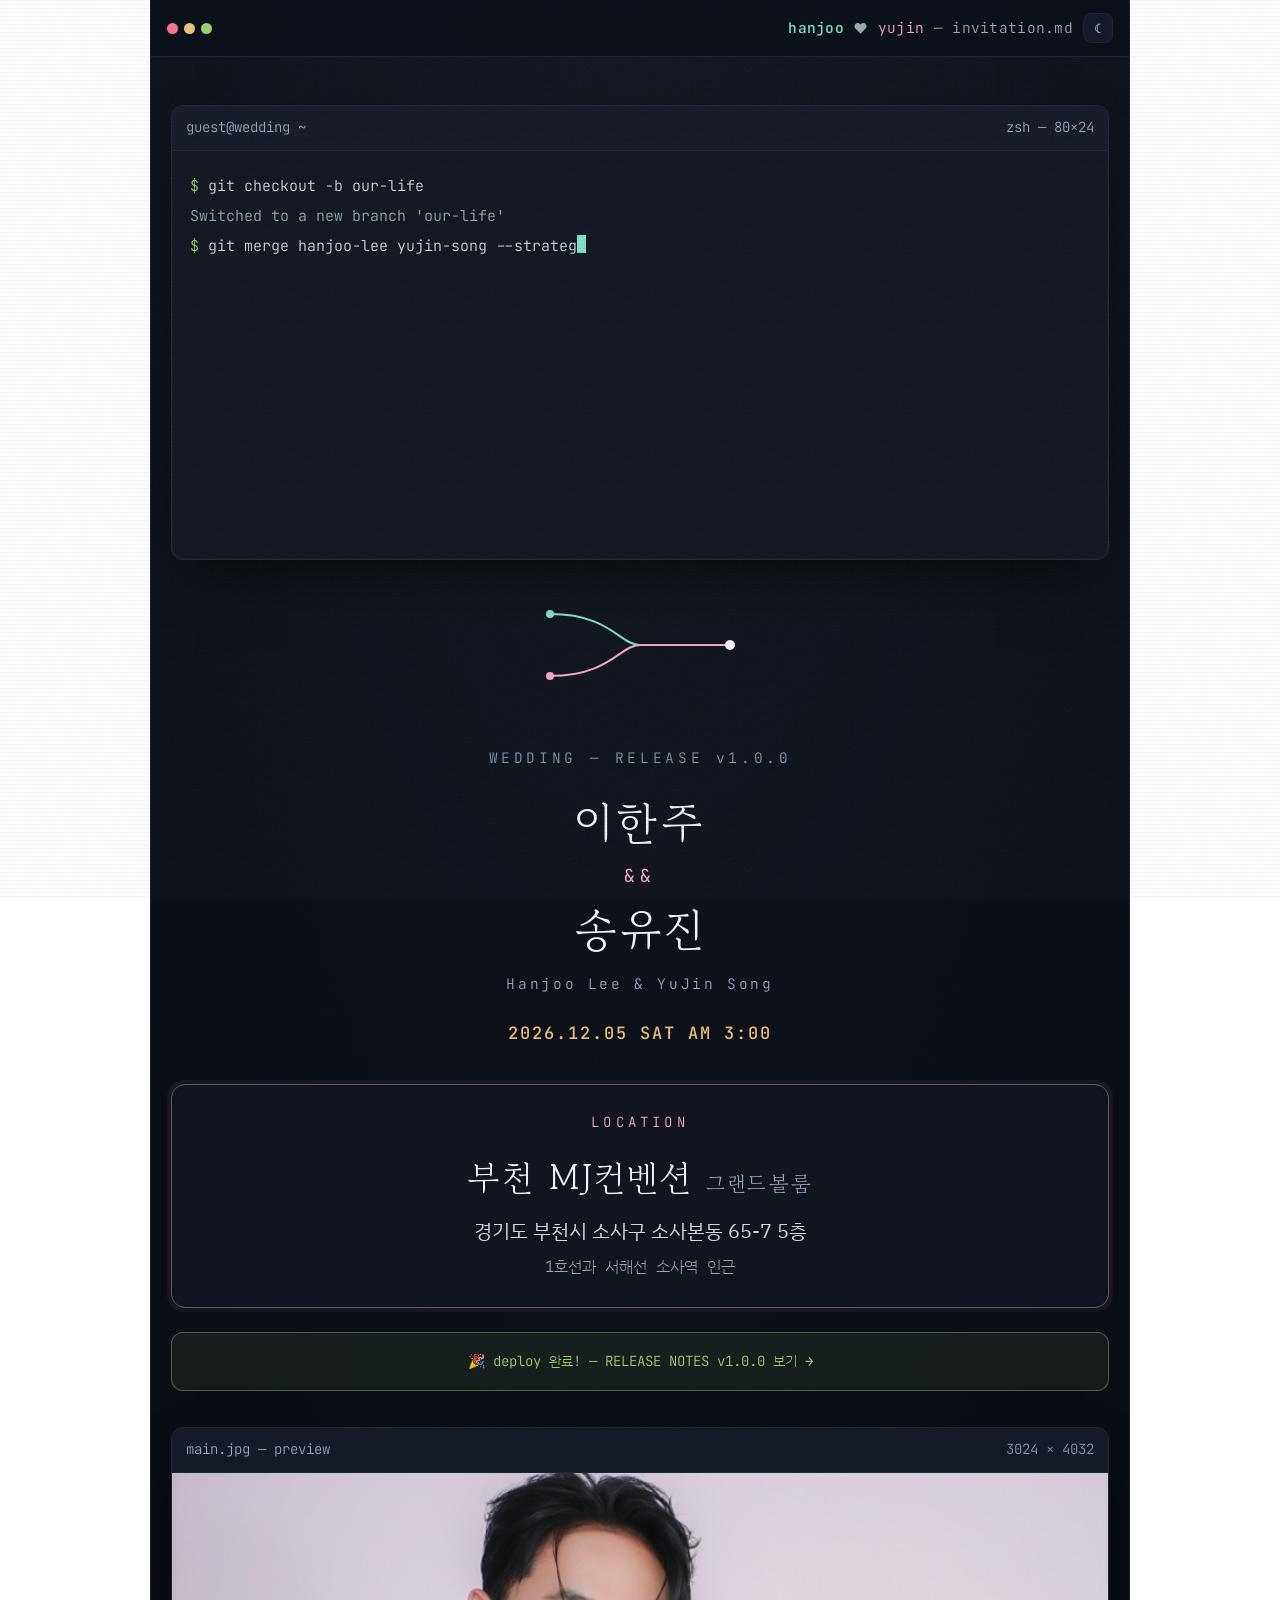
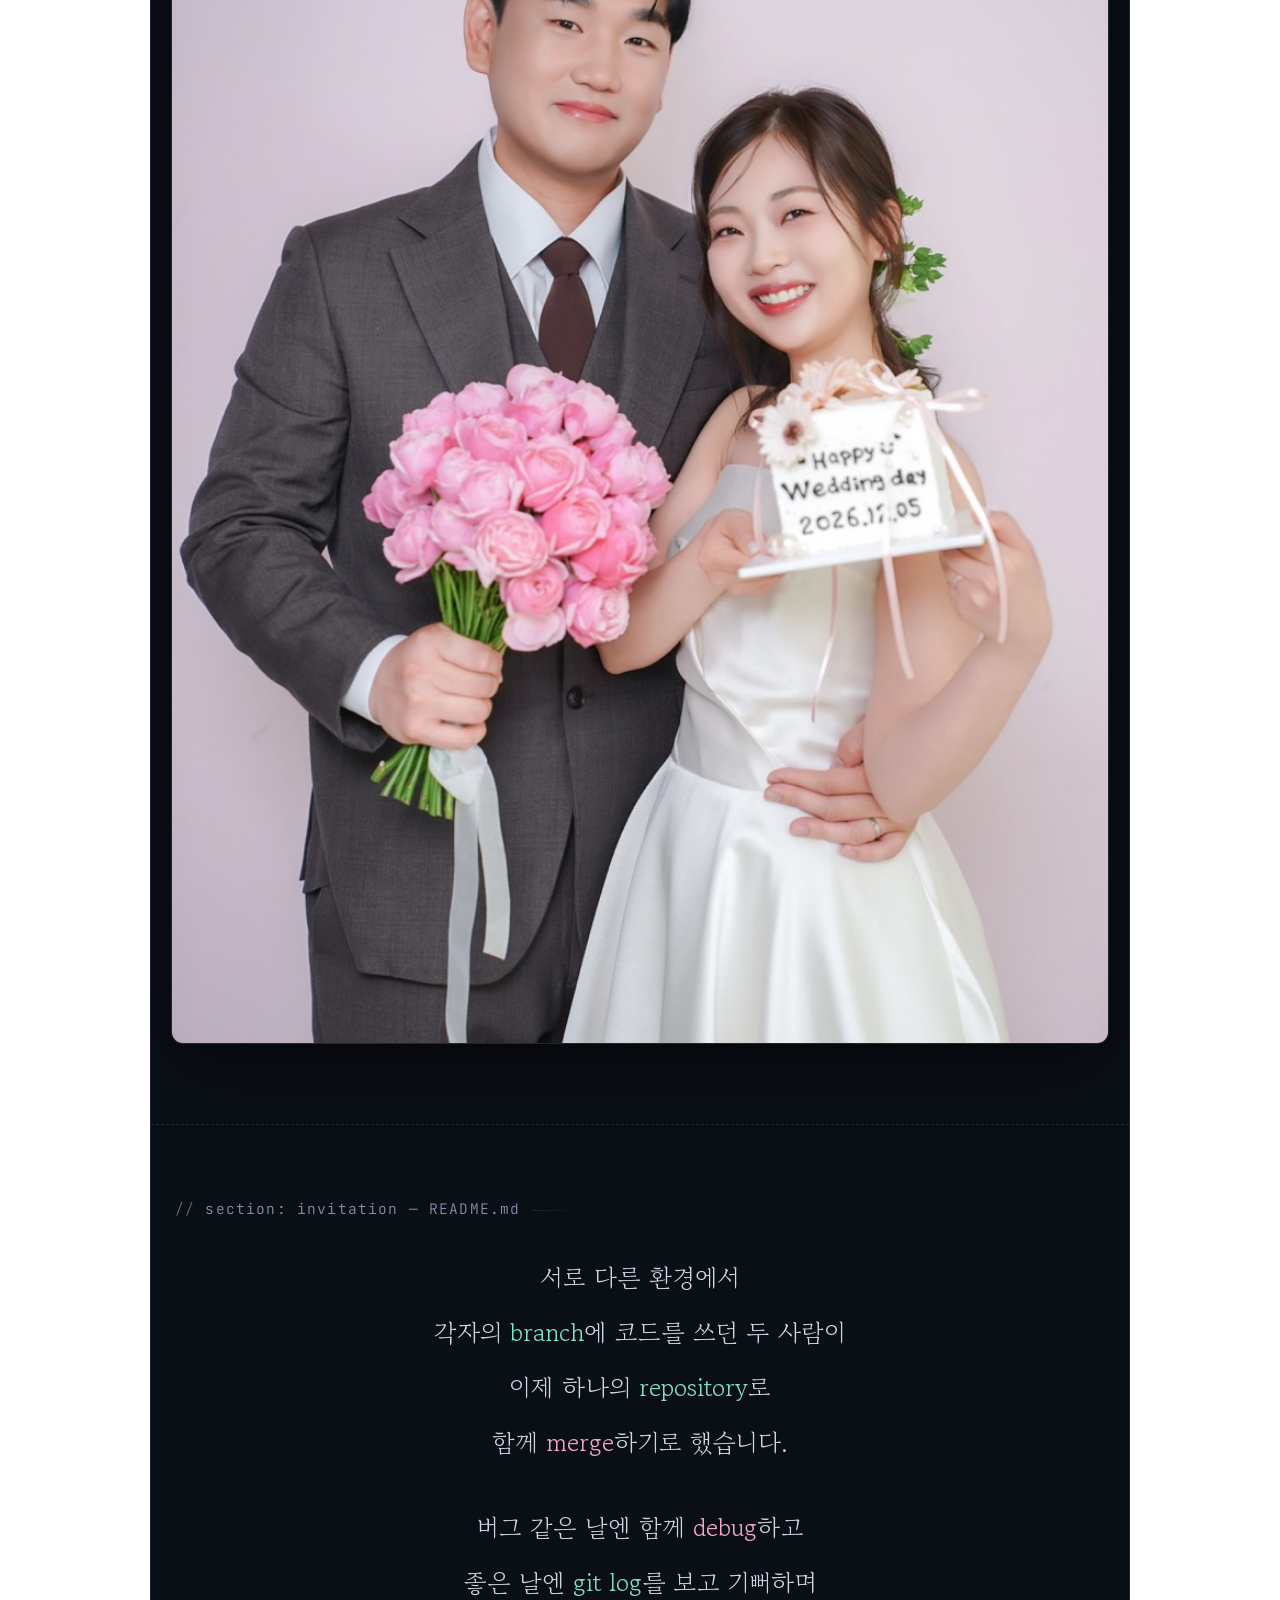
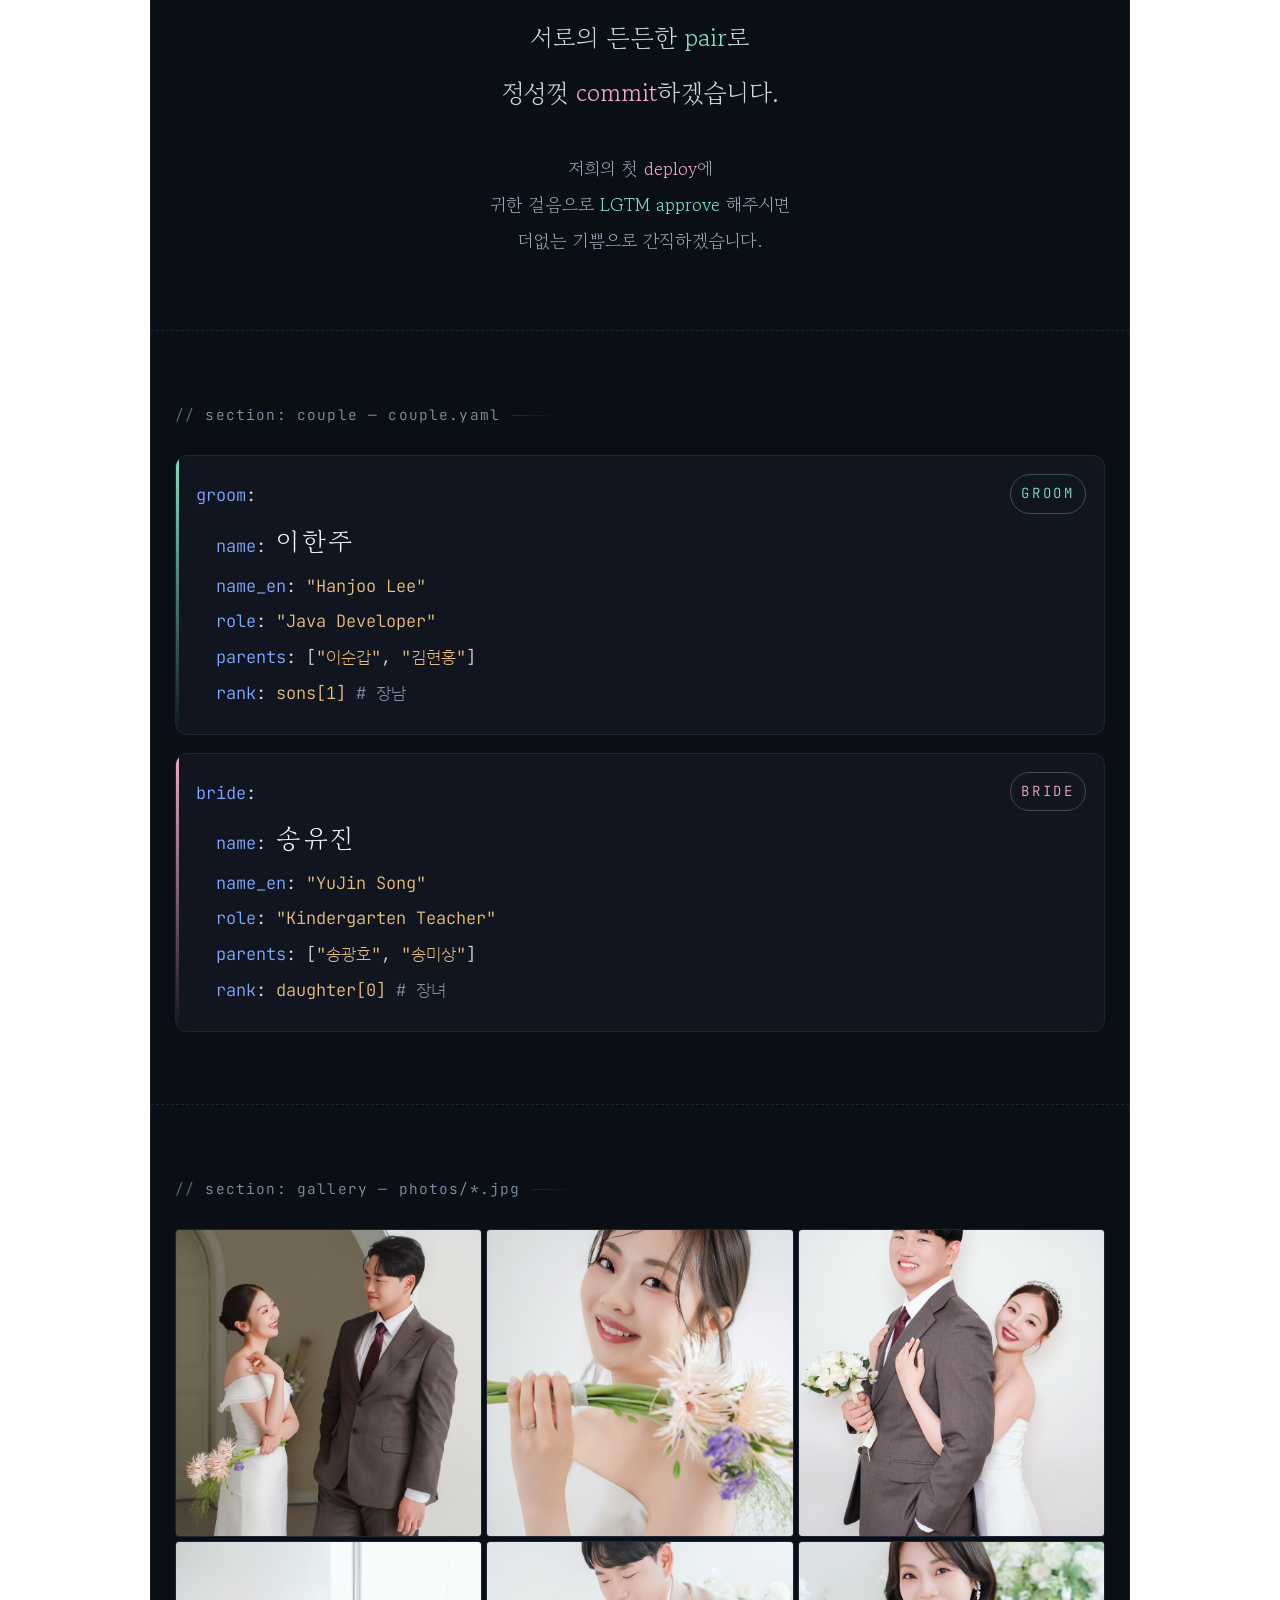
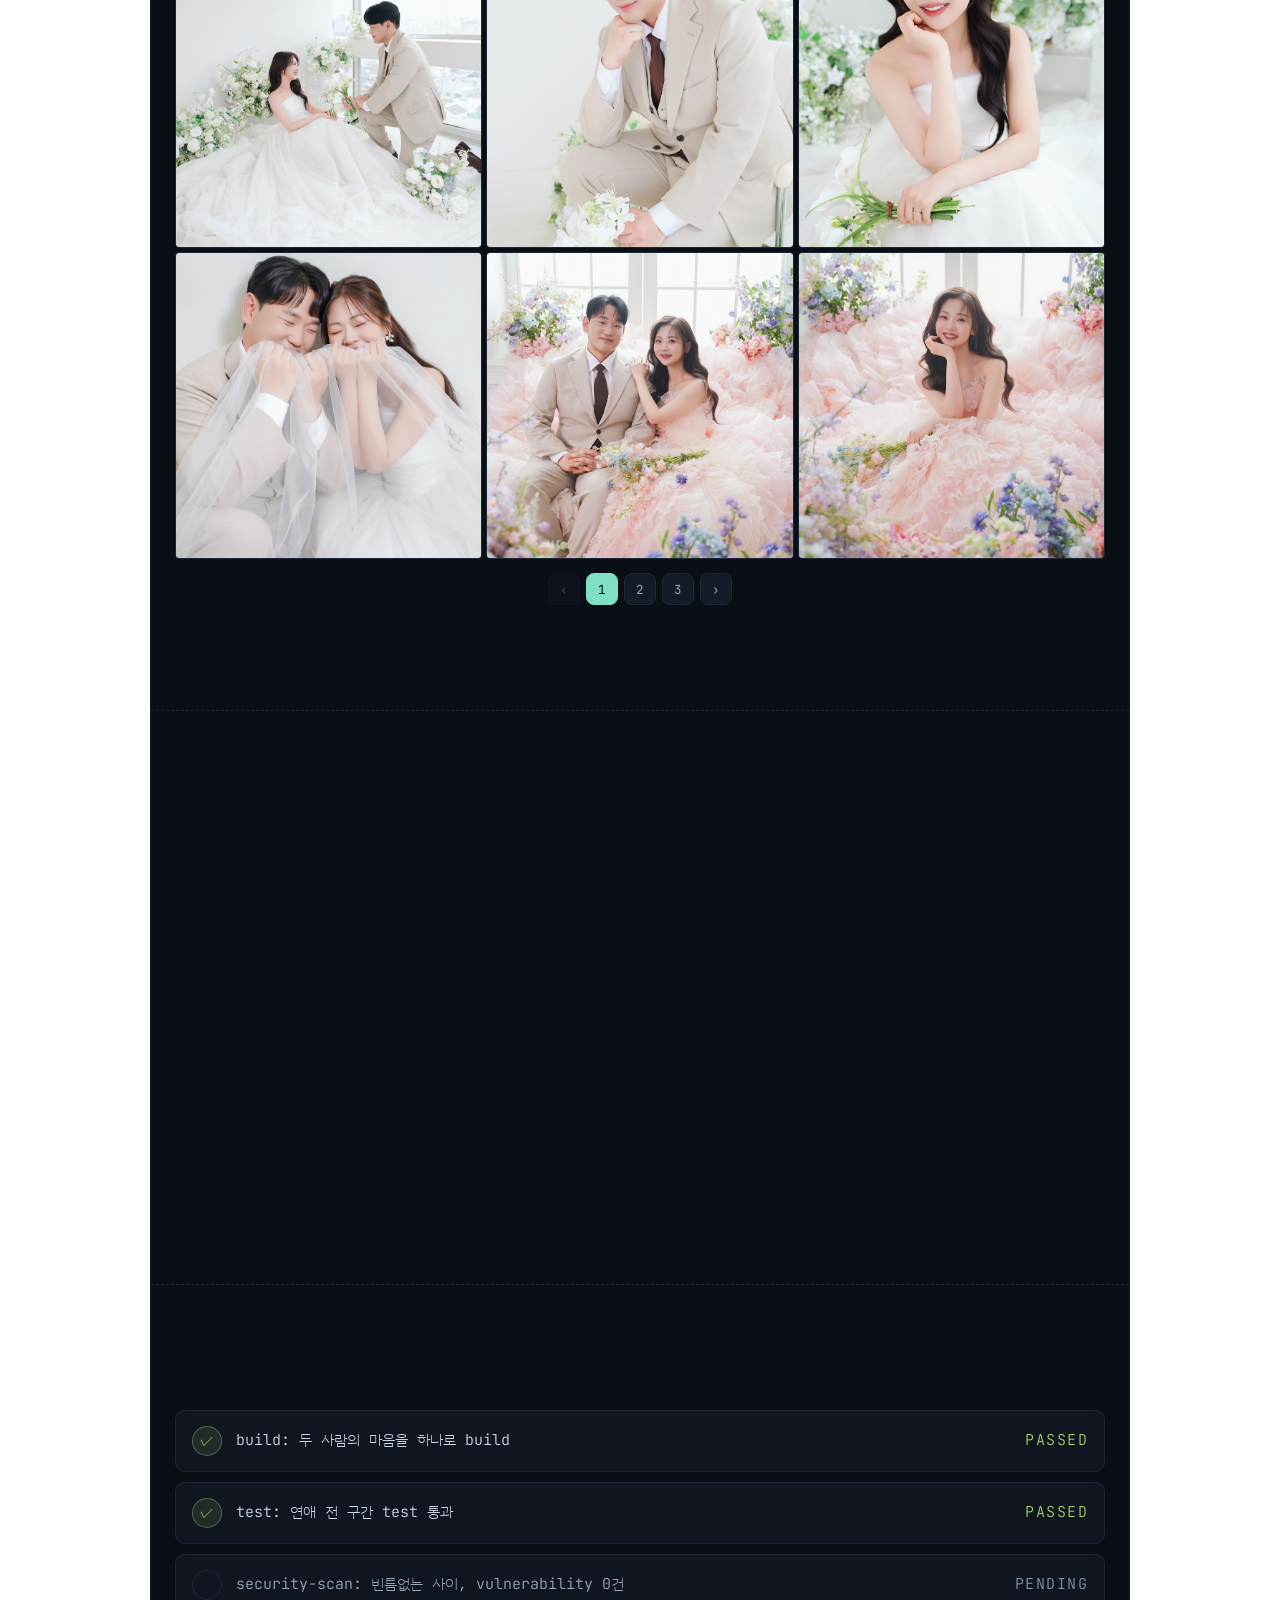
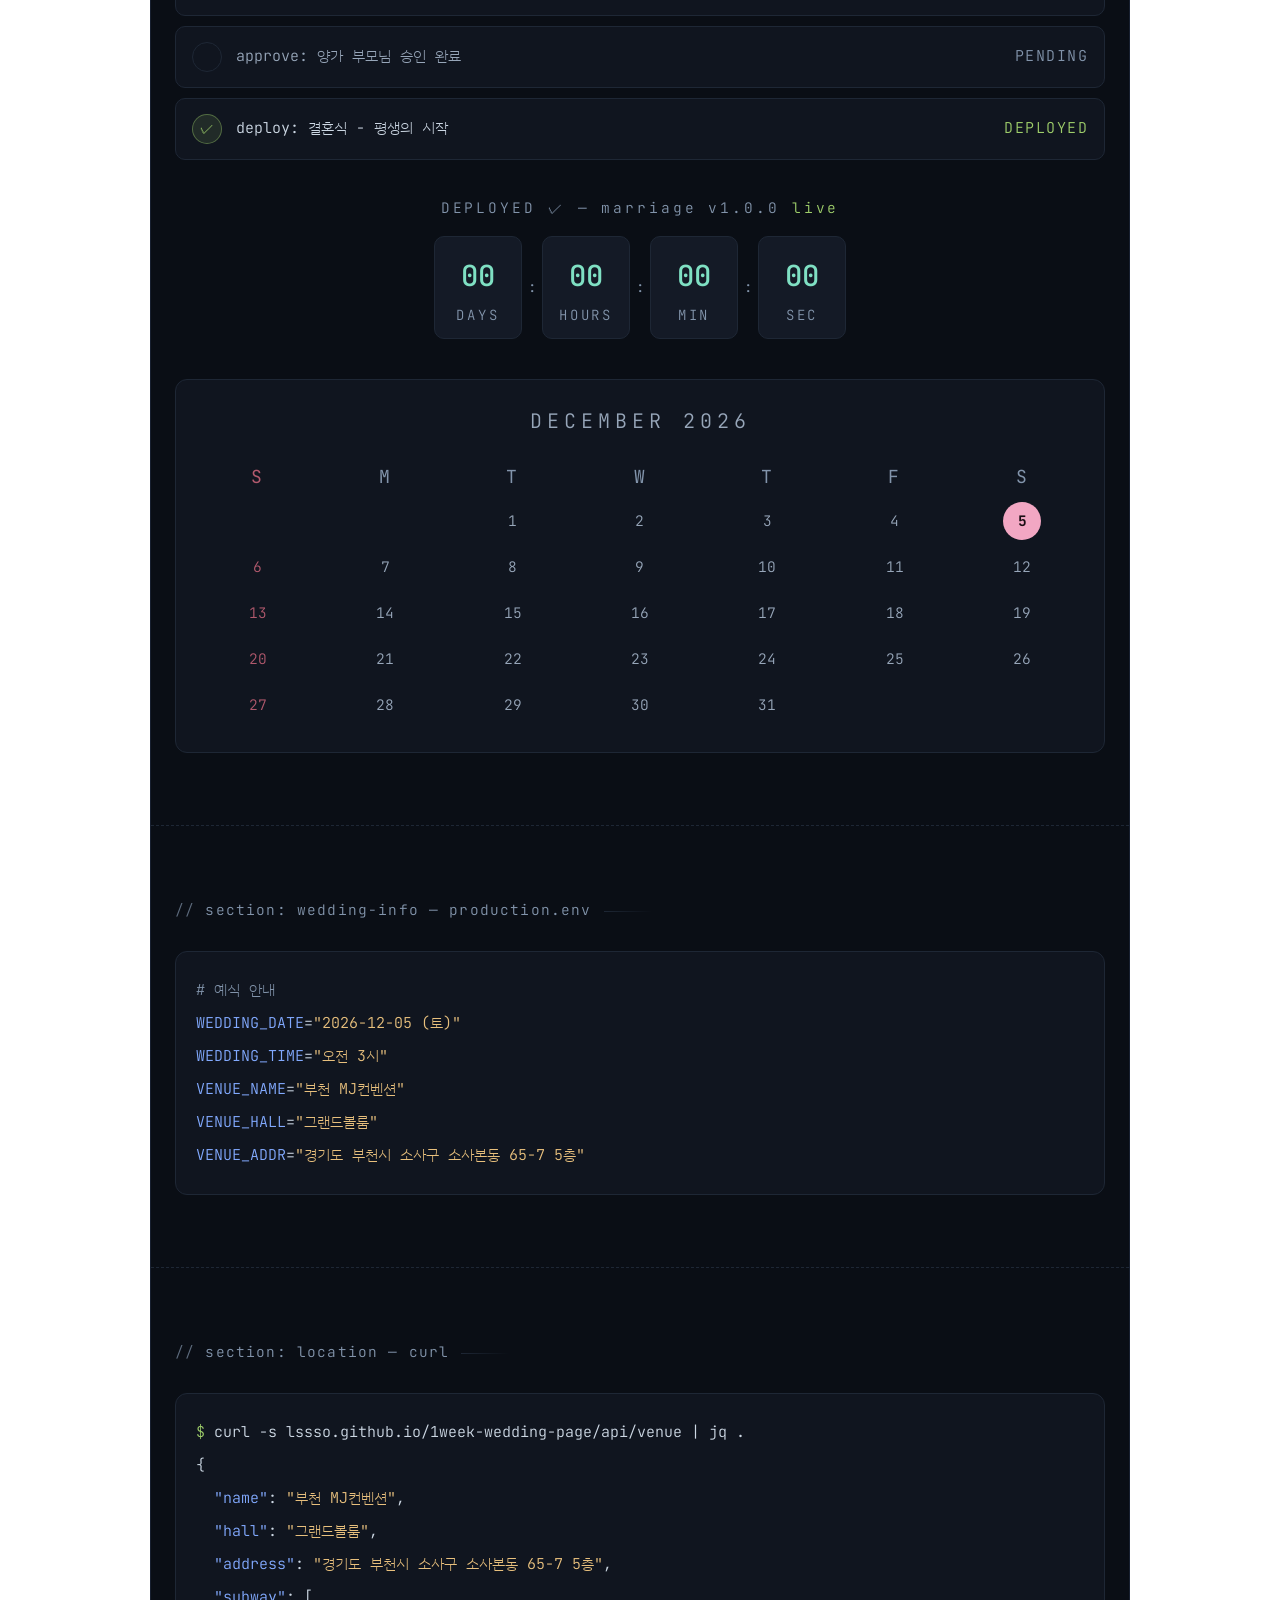
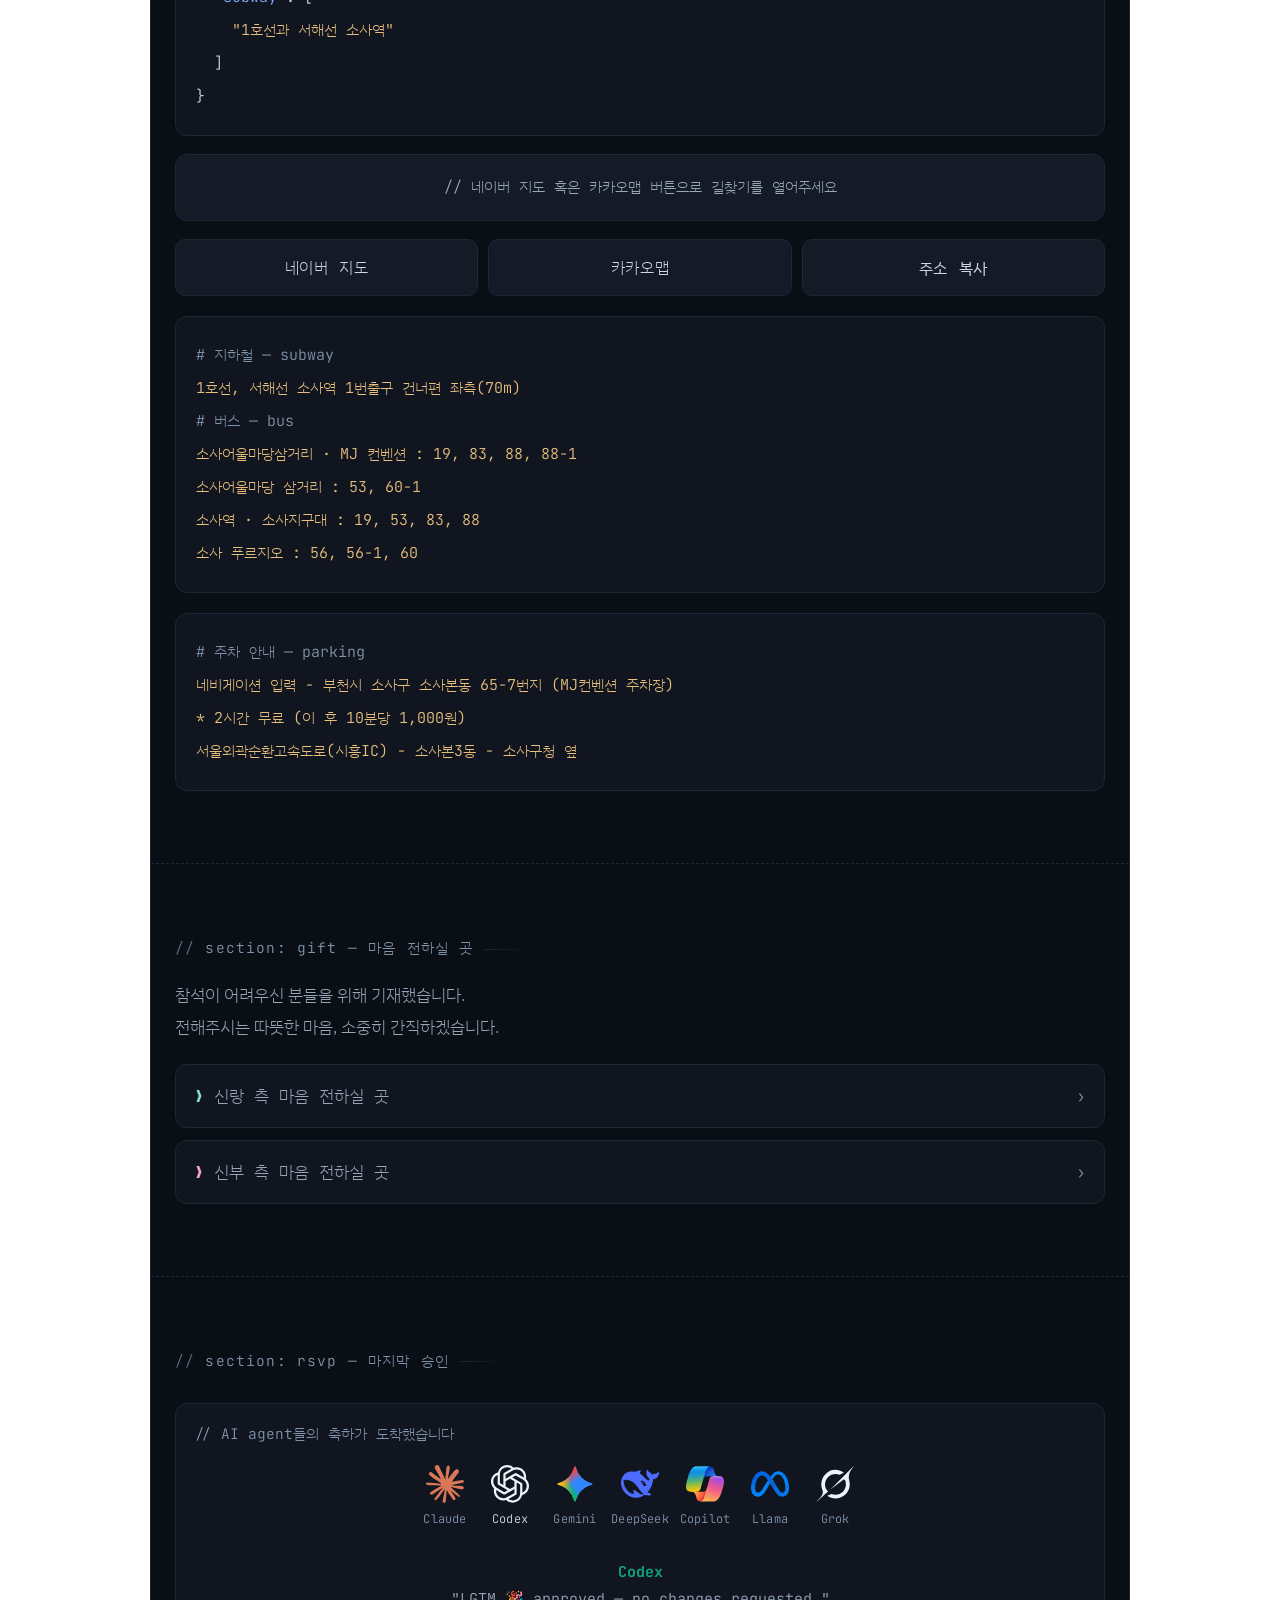
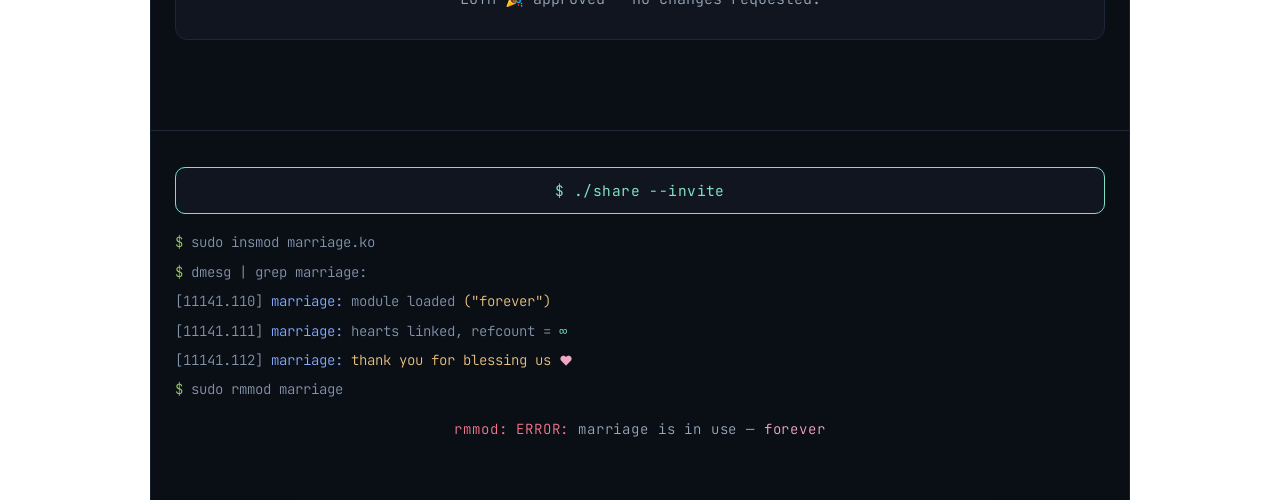
==== commit 8db1ba87: "Redeploy wedding invitation" ====
--- a/index.html
+++ b/index.html
@@ -26,7 +26,7 @@
   <link rel="preconnect" href="https://fonts.gstatic.com" crossorigin />
   <link href="https://fonts.googleapis.com/css2?family=JetBrains+Mono:ital,wght@0,300;0,400;0,500;0,700;1,400&family=Gowun+Batang:wght@400;700&family=IBM+Plex+Sans+KR:wght@300;400;500&display=swap" rel="stylesheet" />
 
-  <link rel="stylesheet" href="css/developer.css?v=ceb12e35" />
+  <link rel="stylesheet" href="css/developer.css?v=5af65612" />
 </head>
 
 <body>
@@ -347,8 +347,8 @@
   <button class="lb-next" id="lbNext" type="button" aria-label="다음 사진">›</button>
 </div>
 
-<script src="js/data.js?v=ceb12e35"></script><script src="js/config.js?v=ceb12e35"></script>
-<script src="js/private.js?v=ceb12e35"></script>
-<script src="js/developer.js?v=ceb12e35"></script>
+<script src="js/data.js?v=5af65612"></script><script src="js/config.js?v=5af65612"></script>
+<script src="js/private.js?v=5af65612"></script>
+<script src="js/developer.js?v=5af65612"></script>
 </body>
 </html>
